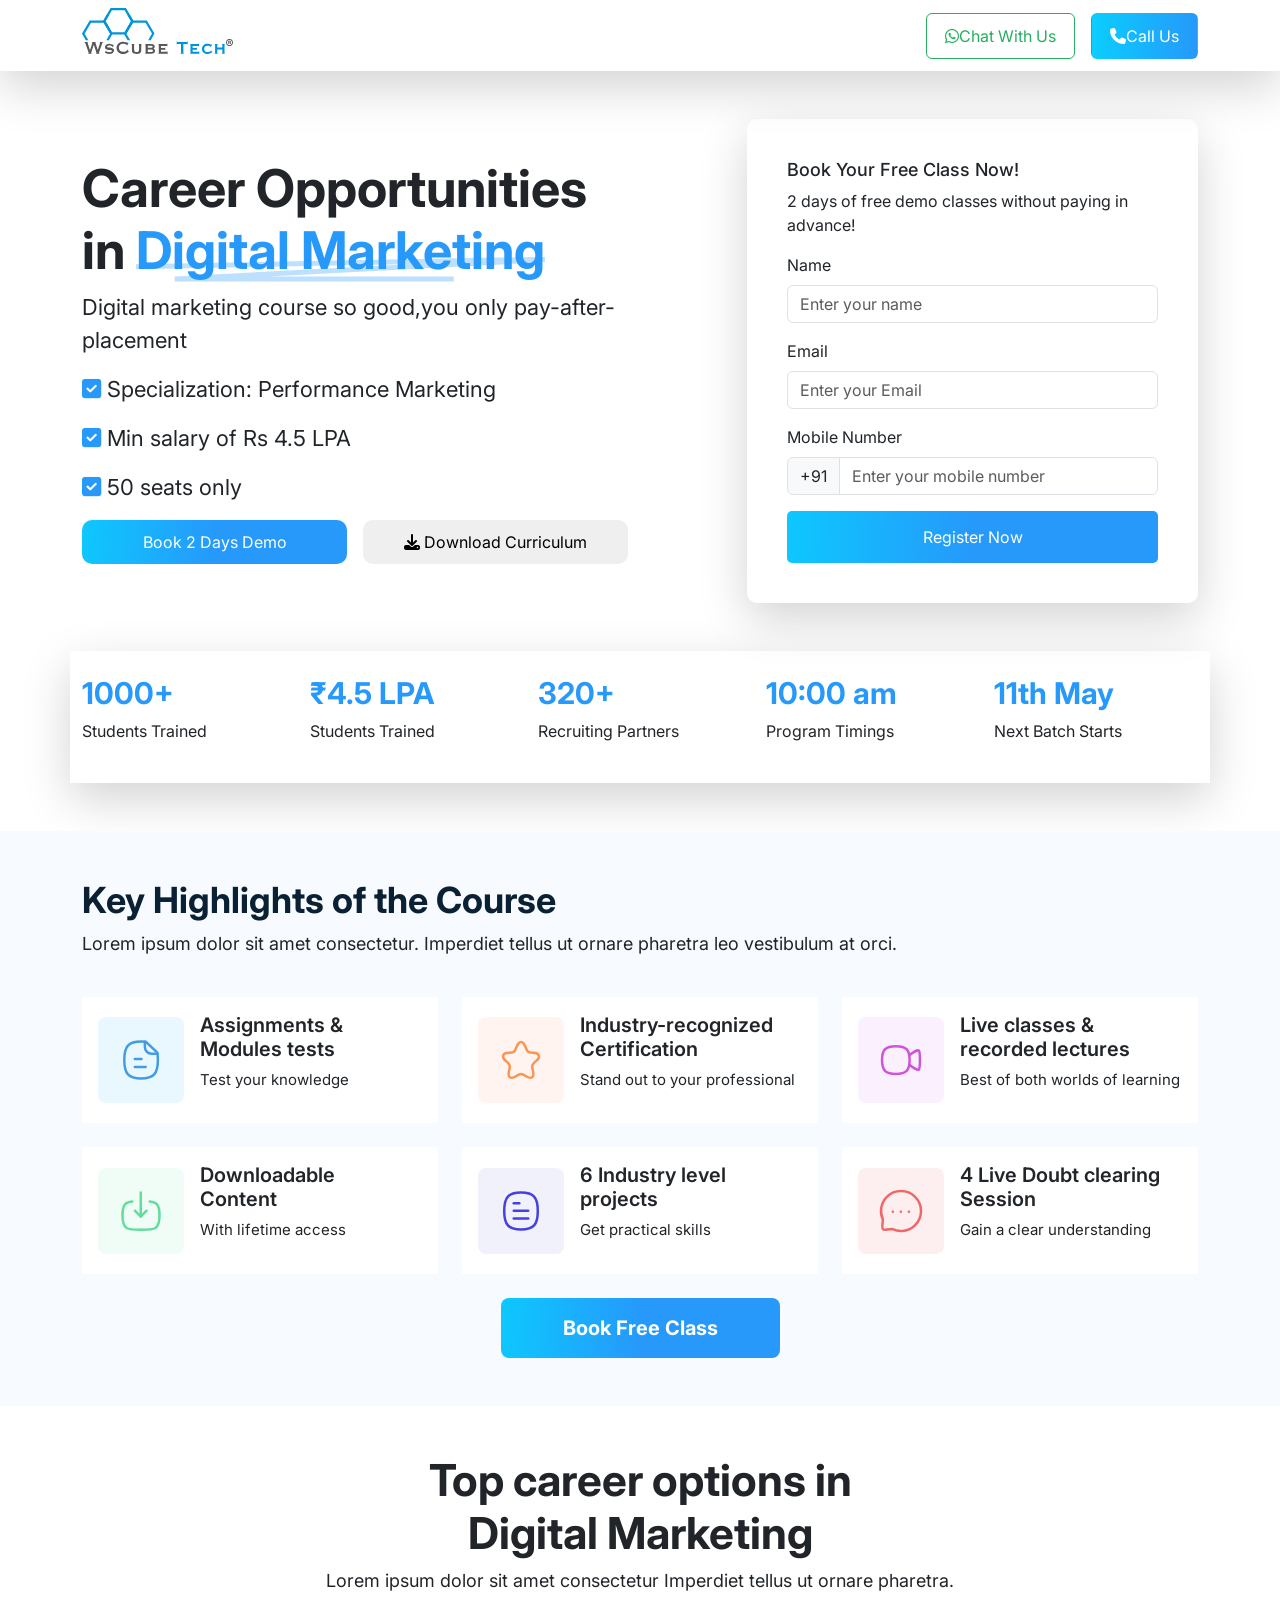
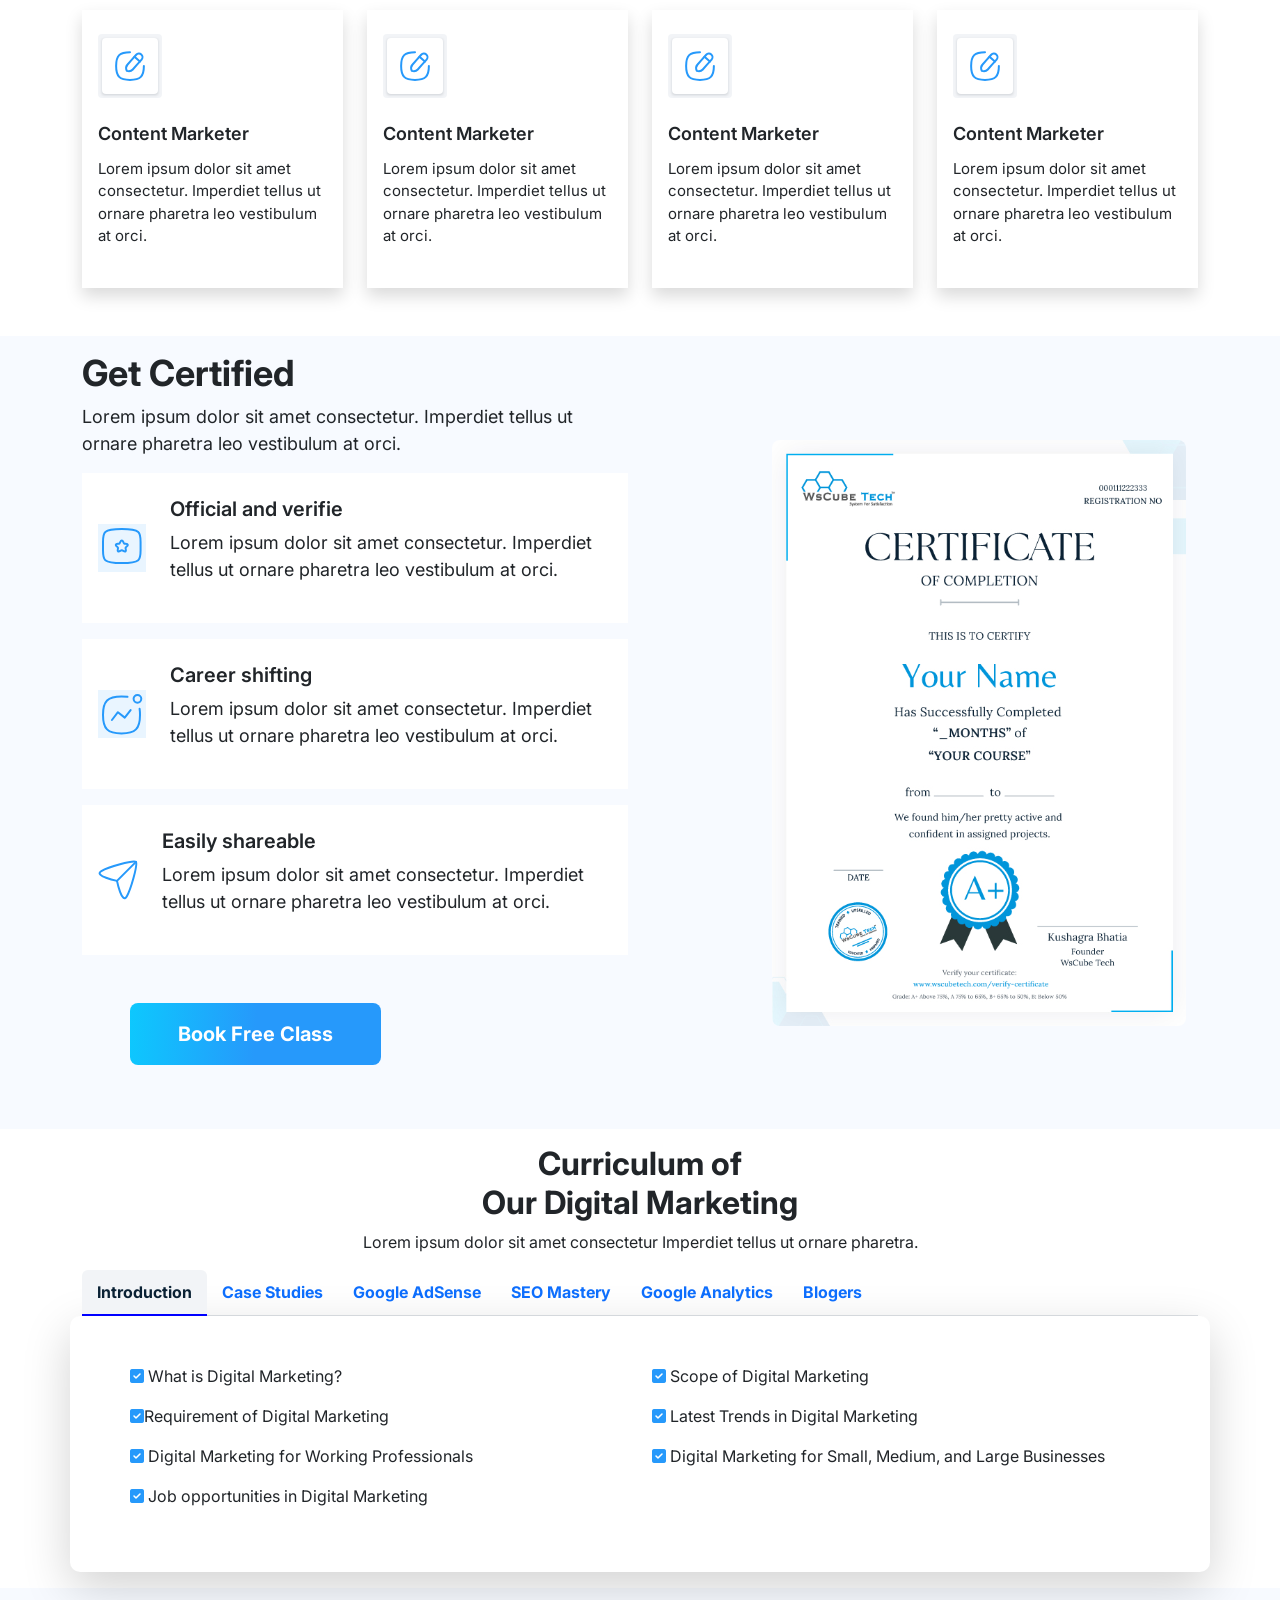
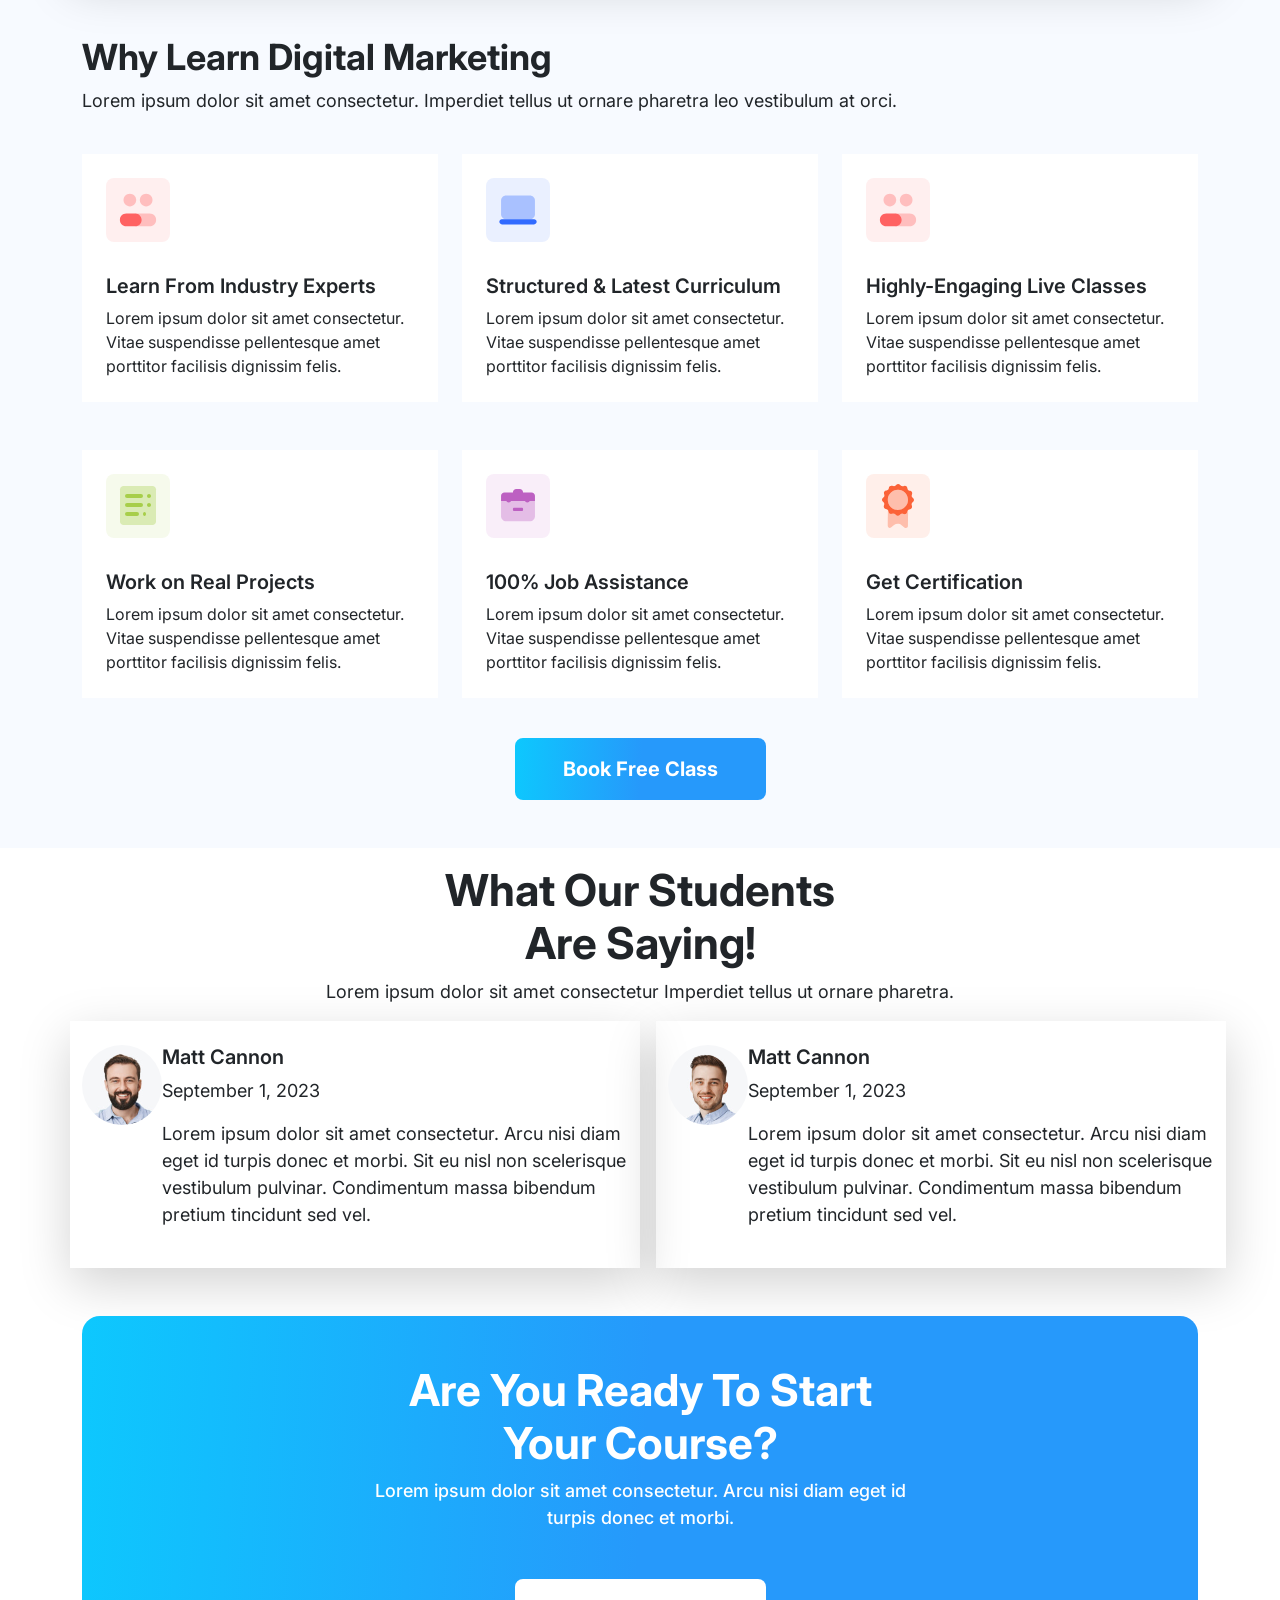
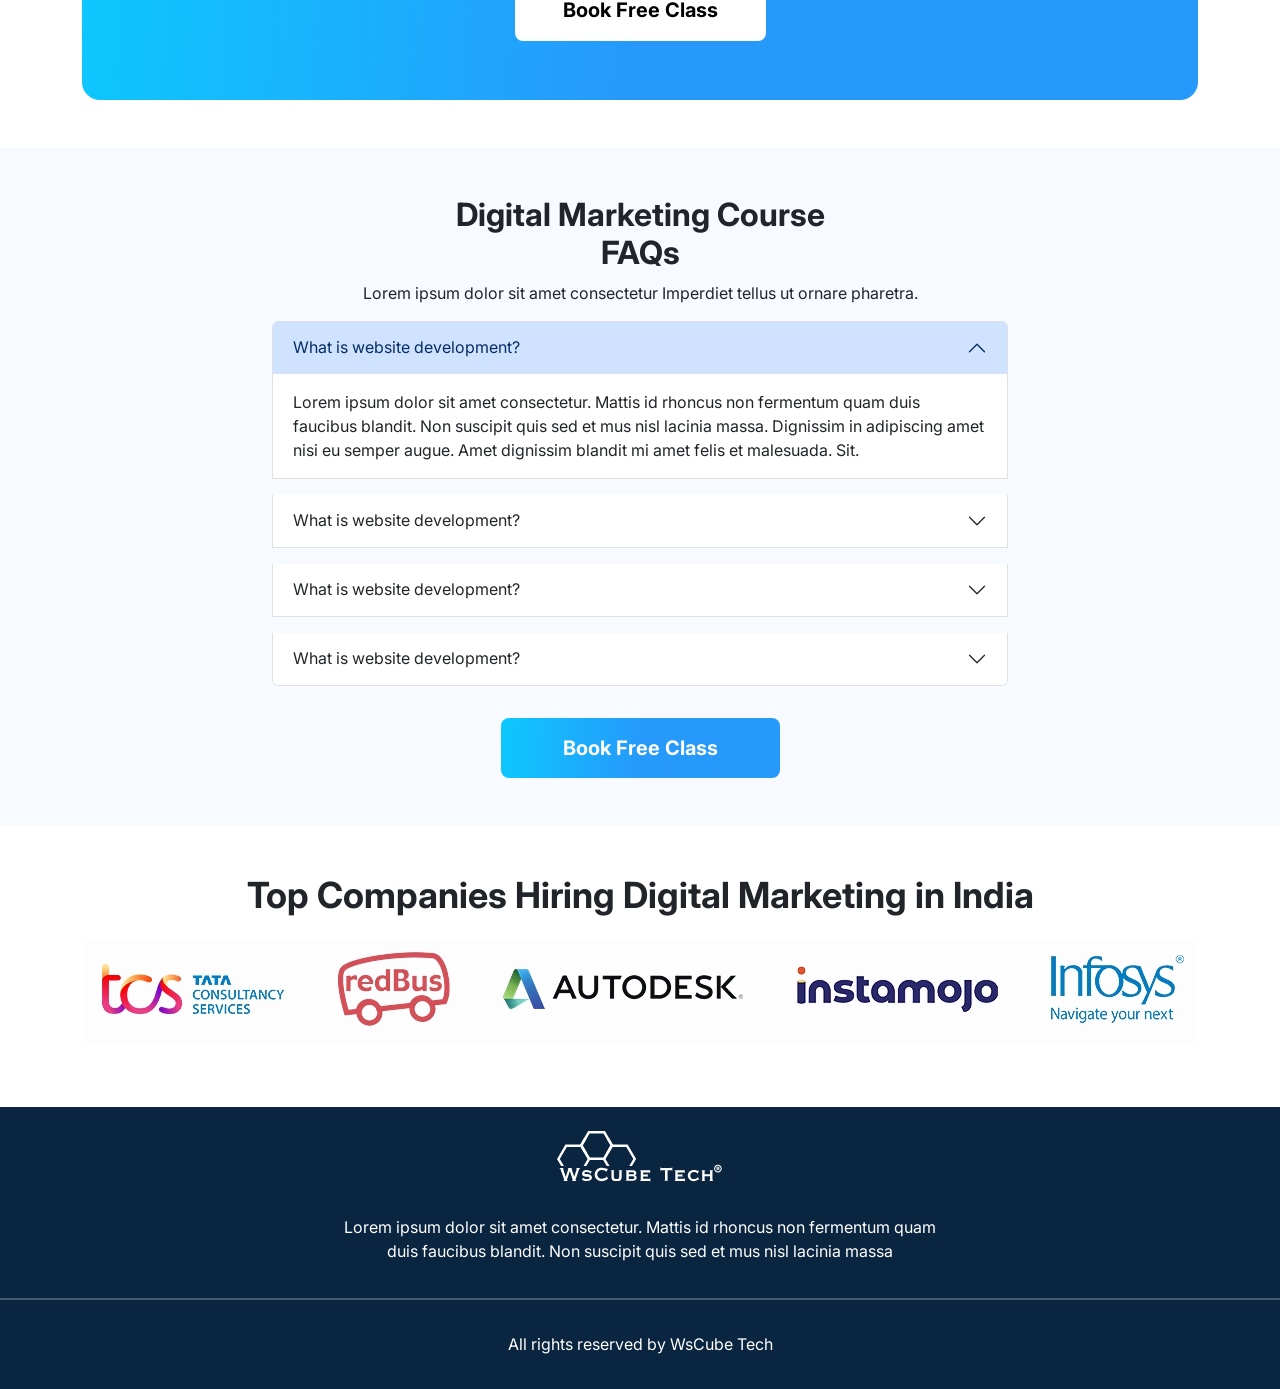
==== project.html @ 02e46e24 "Bootstrap project added" ====
<!DOCTYPE html>
<html lang="en">
<head>
    <meta charset="UTF-8">
    <meta name="viewport" content="width=device-width, initial-scale=1.0">
    <title>WsCubeTech</title>
    <link rel="stylesheet" href="	https://cdn.jsdelivr.net/npm/bootstrap@5.3.3/dist/css/bootstrap.min.css">
    <link rel="stylesheet" href="style.css">
    <link rel="stylesheet" href="media.css">
    <link href="https://fonts.googleapis.com/css2?family=Inter:ital,opsz,wght@0,14..32,100..900;1,14..32,100..900&family=Roboto:ital,wght@0,100..900;1,100..900&display=swap" rel="stylesheet">
    <link rel="stylesheet" href="https://cdnjs.cloudflare.com/ajax/libs/font-awesome/6.7.2/css/all.min.css">
</head>
<body>
    <div class="modal fade" id="exampleModal">
        <div class="modal-dialog">
          <div class="modal-content">
            <div class="modal-header">
              <h1 class="modal-title fs-5" id="exampleModalLabel">Modal title</h1>
              <button type="button" class="btn-close" data-bs-dismiss="modal" aria-label="Close"></button>
            </div>
            <div class="modal-body">
              <form action="" class="bannerform p-3">
                <h3>Book Your Free Class Now!</h3>
                <p>2 days of free demo classes without
                    paying in advance!</p>
                    <div class="mb-3">
                        <label class="form-label" for="name">Name</label>
                        <input class="form-control" type="text" id="name" placeholder="Enter your name">
                    </div>
                    <div class="mb-3">
                        <label class="form-label" for="Email">Email</label>
                        <input class="form-control" type="text" id="name" placeholder="Enter your Email">
                    </div>
                    <div class="mb-3">
                        <label class="form-label" for="Email">Mobile Number</label>
                        <div class="input-group">
                        <span class="input-group-text" id="basic-addon1">+91</span>
                        <input class="form-control" type="text" id="name" placeholder="Enter your mobile number">
                    </div>
                </div>
                <div class="mt-3">
                    <button>Register Now</button>
                </div>
            </form>
            </div>
          </div>
        </div>
      </div>
      <div class="modal fade" id="bookdemo">
        <div class="modal-dialog">
          <div class="modal-content">
            <div class="modal-header">
              <h1 class="modal-title fs-5" id="exampleModalLabel">Modal title</h1>
              <button type="button" class="btn-close" data-bs-dismiss="modal" aria-label="Close"></button>
            </div>
            <div class="modal-body">
              ...<form action="" class="bannerform p-3">
                <h3>Book Your Free Class Now!</h3>
                <p>2 days of free demo classes without
                    paying in advance!</p>
                    <div class="mb-3">
                        <label class="form-label" for="name">Name</label>
                        <input class="form-control" type="text" id="name" placeholder="Enter your name">
                    </div>
                    <div class="mb-3">
                        <label class="form-label" for="Email">Mobile Number</label>
                        <div class="input-group">
                        <span class="input-group-text" id="basic-addon1">+91</span>
                        <input class="form-control" type="text" id="name" placeholder="Enter your mobile number">
                    </div>
                </div>
                <div class="mt-3">
                    <button>Register Now</button>
                </div>
            </form>
            </div>
          </div>
        </div>
      </div>
<header class="container-fluid bg-white py-2 shadow-lg position-sticky top-0">
    <div class="container">
        <div class="row align-items-center">
            <div class="col-lg-6 col-12 text-lg-start text-center mb-0 pb-0">
                <img src="images/logo_black 1.svg" alt="">
            </div>
            <div class="col-lg-6">
                <div class="btn-outer d-flex gap-3 justify-content-end">
                    <button class="btn whatsappbtn"><i class="fa-brands fa-whatsapp"></i>Chat With Us</button>
                    <button class="btn call"><i class="fa-solid fa-phone"></i>Call Us</button>
                </div>
            </div>
        </div>
    </div>
</header>
<section class="container-fluid  py-lg-5 py-sm-4 py-3">

    <div class="container">
        <div class="row justify-content-between gy-4 align-items-center">
            <div class="col-lg-6">
                <div class="bannercontent">
                    <h1>Career Opportunities <br> in <span>Digital Marketing</span></h1>
                    <p>Digital marketing course so good,you only pay-after-placement</p>
                    <ul class="m-0 p-0">
                        <li class="mb-3"><i class="fa-solid fa-square-check"></i> Specialization: Performance Marketing</li>
                        <li class="mb-3"><i class="fa-solid fa-square-check"></i> Min salary of Rs 4.5 LPA</li>
                        <li class="mb-3"><i class="fa-solid fa-square-check"></i> 50 seats only</li>
                    </ul>
                    <div class="bannercontentbtn d-flex gap-3">
                        <button data-bs-toggle="modal" data-bs-target="#bookdemo">Book 2 Days Demo</button>
                        <button data-bs-toggle="modal"data-bs-target="#exampleModal" ><i class="fa-solid fa-download"></i> Download Curriculum</button>
                    </div>
            </div>
            </div>
            <div class="col-lg-5">
                <form action="" class="bannerform shadow-lg">
                    <h3>Book Your Free Class Now!</h3>
                    <p>2 days of free demo classes without
                        paying in advance!</p>
                        <div class="mb-3">
                            <label class="form-label" for="name">Name</label>
                            <input class="form-control" type="text" id="name" placeholder="Enter your name">
                        </div>
                        <div class="mb-3">
                            <label class="form-label" for="Email">Email</label>
                            <input class="form-control" type="text" id="name" placeholder="Enter your Email">
                        </div>
                        <div class="mb-3">
                            <label class="form-label" for="Email">Mobile Number</label>
                            <div class="input-group">
                            <span class="input-group-text" id="basic-addon1">+91</span>
                            <input class="form-control" type="text" id="name" placeholder="Enter your mobile number">
                        </div>
                    </div>
                    <div class="mt-3">
                        <button>Register Now</button>
                    </div>
                </form>
               
            </div>
        </div>
    </div>
<div class="container shadow-lg mt-5  currentsection">
    <div class=" row row-cols-lg-5 row-cols-2 py-4">
        <div class="col">
            <h2>1000+</h2>
            <p>Students Trained</p>
        </div>
        <div class="col">
            <h2>₹4.5 LPA</h2>
            <p>Students Trained</p>
        </div>
        <div class="col">
            <h2>320+</h2>
            <p>Recruiting Partners</p>
        </div>
        <div class="col">
            <h2>10:00 am</h2>
            <p>Program Timings</p>
        </div>
        <div class="col">
            <h2>11th May</h2>
            <p>Next Batch Starts </p>
        </div>
    </div>

</div> 
</section>
<section class="container-fluid py-5 highlights-section">
    <div class="container">
        <div class="row mb-4">
            <div class="col-12">
                <h2>Key Highlights of the Course</h2>
                <p>Lorem ipsum dolor sit amet consectetur. Imperdiet tellus ut ornare pharetra leo vestibulum at orci.</p>
            </div>
        </div>
        <div class="row gy-4">
            <div class="col-lg-4 col-sm-6 col-12">
                <div class="bg-white p-3 d-flex align-items-center gap-3 highlights-items">
                    <img src="images/h1.svg" alt="">
                    <div>
                    <h4>Assignments &  <br>Modules tests</h4>
                    <p>Test your knowledge</p>
                </div>
                </div>
            </div>
            <div class="col-lg-4 col-sm-6 col-12">
                <div class="bg-white p-3 d-flex align-items-center gap-3 highlights-items">
                    <img src="images/h2.svg" alt="">
                    <div>
                    <h4>Industry-recognized <br>Certification</h4>
                    <p>Stand out to your professional</p>
                </div>
                </div>
            </div>
            <div class="col-lg-4 col-sm-6 col-12">
                <div class="bg-white p-3 d-flex align-items-center gap-3 highlights-items">
                    <img src="images/h3.svg" alt="">
                    <div>
                    <h4>Live classes & <br>recorded lectures</h4>
                    <p>Best of both worlds of learning</p>
                </div>
                </div>
            </div>
            <div class="col-lg-4 col-sm-6 col-12">
                <div class="bg-white p-3 d-flex align-items-center gap-3 highlights-items">
                    <img src="images/h4.svg" alt="">
                    <div>
                    <h4>Downloadable <br>Content</h4>
                    <p>With lifetime access</p>
                </div>
                </div>
            </div>
            <div class="col-lg-4 col-sm-6 col-12">
                <div class="bg-white p-3 d-flex align-items-center gap-3 highlights-items">
                    <img src="images/h5.svg" alt="">
                    <div>
                    <h4>6 Industry level <br> projects</h4>
                    <p>Get practical skills</p>
                </div>
                </div>
            </div>
            <div class="col-lg-4 col-sm-6 col-12">
                <div class="bg-white p-3 d-flex align-items-center gap-3 highlights-items">
                    <img src="images/h6.svg" alt="">
                    <div>
                    <h4>4 Live Doubt clearing <br>Session</h4>
                    <p>Gain a clear understanding</p>
                </div>
                </div>
            </div>
        </div>
        <div class="text-center mt-4">
            <button class="keybtn">Book Free Class</button>
        </div>
    </div>
</section>
<section class="container-fluid py-5 career">
    <div class="container">
        <div class="row justify-content-center">
            <div class="col-lg-8">
                <h2 class="text-center">Top career options in <br>Digital Marketing</h2>
                <p class="mb-3 text-center">Lorem ipsum dolor sit amet consectetur Imperdiet tellus ut ornare pharetra.</p>
            </div>
        </div>
        <div class="row d-flex gy-4">
            <div class="col-lg-3">
                <div class="bg-white py-4 careeritem shadow p-3">
                    <img src="images/p1.svg" alt="">
                    <div>
                        <h5>Content Marketer</h5>
                        <p>Lorem ipsum dolor sit amet consectetur. Imperdiet tellus ut ornare pharetra leo vestibulum at orci.</p>
                    </div>
                </div>
            </div>
            <div class="col-lg-3">
                <div class="bg-white py-4 careeritem shadow p-3">
                    <img src="images/p1.svg" alt="">
                    <div>
                        <h5>Content Marketer</h5>
                        <p>Lorem ipsum dolor sit amet consectetur. Imperdiet tellus ut ornare pharetra leo vestibulum at orci.</p>
                    </div>
                </div>
            </div>
            <div class="col-lg-3">
                <div class="bg-white py-4 careeritem shadow p-3">
                    <img src="images/p1.svg" alt="">
                    <div>
                        <h5>Content Marketer</h5>
                        <p>Lorem ipsum dolor sit amet consectetur. Imperdiet tellus ut ornare pharetra leo vestibulum at orci.</p>
                    </div>
                </div>
            </div>
            <div class="col-lg-3">
                <div class="bg-white py-4 careeritem shadow p-3">
                    <img src="images/p1.svg" alt="">
                    <div>
                        <h5>Content Marketer</h5>
                        <p>Lorem ipsum dolor sit amet consectetur. Imperdiet tellus ut ornare pharetra leo vestibulum at orci.</p>
                    </div>
                </div>
            </div>
        </div>
        
    </div>
</section>
<section class="container-fluid certificate">
    <div class="container">  
    <div class="row align-items-center">
        <div class="col-lg-6 col-12 py-3 ">
            <h2>Get Certified</h2>
            <p>Lorem ipsum dolor sit amet consectetur. Imperdiet tellus ut ornare pharetra leo vestibulum at orci.</p>
           
                <div class=" mb-3 bg-white p-3 d-flex gap-3 highlights-items">
                <img src="images/c1.svg" alt="">
                <div class="p-2">
                <h4>Official and verifie</h4>
                <p>Lorem ipsum dolor sit amet consectetur. Imperdiet tellus ut ornare pharetra leo vestibulum at orci.</p>
            </div>
            </div>
            <div class=" mb-3 bg-white p-3 d-flex gap-3 highlights-items">
                <img src="images/c2.svg" alt="">
                <div class="p-2">
                <h4>Career shifting</h4>
                <p>Lorem ipsum dolor sit amet consectetur. Imperdiet tellus ut ornare pharetra leo vestibulum at orci.</p>
            </div>
            </div>
            <div class="bg-white p-3 d-flex gap-3 highlights-items">
                <img src="images/c3.svg" alt="">
                <div class="p-2">
                <h4>Easily shareable</h4>
                <p>Lorem ipsum dolor sit amet consectetur. Imperdiet tellus ut ornare pharetra leo vestibulum at orci.</p>
            </div>
            </div>

        <div class=" m-5">
            <button class="btnc">Book Free Class</button>
        </div>

        </div>
            <div class=" p-4 col-lg-6 col-12 d-flex justify-content-lg-end justify-content-center">
                <img class="img-fluid"  src="images/image.svg" alt="">
            </div>
    </div>
    </div>
</section>
<section class="container-fluid py-3 tabtopic">
    <div class="container">
        <div class="row justify-content-center">
            <div class="col-lg-8 text-center">
                <h2 class="fw-bold">Curriculum of <br>
                    Our Digital Marketing</h2>
                    <p>Lorem ipsum dolor sit amet consectetur Imperdiet tellus ut ornare pharetra.</p>
            </div>
        </div>
        <div class="row">
            <div class="col-12 tabmysystem">
                <ul class="nav nav-tabs" id="myTab" role="tablist">
                    <li class="nav-item" role="presentation">
                      <button class="nav-link active" id="home-tab" data-bs-toggle="tab" data-bs-target="#Introduction" type="button" role="tab" aria-controls="home-tab-pane" aria-selected="true">Introduction</button>
                    </li>
                    <li class="nav-item" role="presentation">
                      <button class="nav-link" id="profile-tab" data-bs-toggle="tab" data-bs-target="#Case-Studies" type="button" role="tab" aria-controls="profile-tab-pane" aria-selected="false">Case Studies</button>
                    </li>
                    <li class="nav-item" role="presentation">
                      <button class="nav-link" id="contact-tab" data-bs-toggle="tab" data-bs-target="#Google-AdSense" type="button" role="tab" aria-controls="contact-tab-pane" aria-selected="false">Google AdSense</button>
                    </li>
                    <li class="nav-item" role="presentation">
                        <button class="nav-link" id="contact-tab" data-bs-toggle="tab" data-bs-target="#SEO-Mastery" type="button" role="tab" aria-controls="contact-tab-pane" aria-selected="false">SEO Mastery</button>
                      </li>
                      <li class="nav-item" role="presentation">
                        <button class="nav-link" id="contact-tab" data-bs-toggle="tab" data-bs-target="#Google-Analytics" type="button" role="tab" aria-controls="contact-tab-pane" aria-selected="false">Google Analytics</button>
                      </li>
                      <li class="nav-item" role="presentation">
                        <button class="nav-link" id="contact-tab" data-bs-toggle="tab" data-bs-target="#Blogers" type="button" role="tab" aria-controls="contact-tab-pane" aria-selected="false">Blogers</button>
                      </li>

                  </ul>
                  <div class="tab-content" id="myTabContent">
                    <div class="tab-pane fade show active" id="Introduction" role="tabpanel" aria-labelledby="home-tab" tabindex="0">
                        <div class="row shadow-lg p-5 tabcontents">
                            <div class="col-lg-6">
                                <ul class="m-0 p-0">
                                    <li class="mb-3"><i class="fa-solid fa-square-check"></i> What is Digital Marketing?</li>
                                    <li class="mb-3"><i class="fa-solid fa-square-check"></i>Requirement of Digital Marketing</li>
                                    <li class="mb-3"><i class="fa-solid fa-square-check"></i> Digital Marketing for Working Professionals</li>
                                    <li class="mb-3"><i class="fa-solid fa-square-check"></i> Job opportunities in Digital Marketing</li>
                                </ul>
                            </div>

                            <div class="col-lg-6">
                                <ul class="m-0 p-0">
                                    <li class="mb-3"><i class="fa-solid fa-square-check"></i> Scope of Digital Marketing</li>
                                    <li class="mb-3"><i class="fa-solid fa-square-check"></i> Latest Trends in Digital Marketing</li>
                                    <li class="mb-3"><i class="fa-solid fa-square-check"></i> Digital Marketing for Small, Medium, and Large Businesses</li>
                                </ul>
                            </div>
                        </div>
                    </div>
                  </div>
            </div>
        </div>
    </div>
</section>
<section class="container-fluid digital-market py-5">
    <div class="container">
        <div class="row">
            <div class="col-12">
                <h2>Why Learn Digital Marketing</h2>
                <p>Lorem ipsum dolor sit amet consectetur. Imperdiet tellus ut ornare pharetra leo vestibulum at orci.</p>
            </div>
        </div>
        <div class="row ">
            <div class="col-lg-4 col-lg-sm-6 col-12 py-4">
                <div class="bg-white p-2 digital-market-items">
                    <img class="m-3" src="images/d1.svg" alt="">
                    <div class=" m-3">
                        <h5 >Learn From Industry Experts</h5>
                        <p>Lorem ipsum dolor sit amet consectetur. Vitae suspendisse pellentesque amet porttitor facilisis dignissim felis.</p>
                    </div>
                </div>
            </div>
            <div class="col-lg-4 col-lg-sm-6 col-12 py-4">
                <div class="bg-white p-2 digital-market-items">
                    <img class="m-3" src="images/d2.svg" alt="">
                    <div class="m-3">
                        <h5 >Structured & Latest Curriculum</h5>
                        <p>Lorem ipsum dolor sit amet consectetur. Vitae suspendisse pellentesque amet porttitor facilisis dignissim felis.</p>
                    </div>
                </div>
            </div>
            <div class="col-lg-4 col-lg-sm-6 col-12 py-4">
                <div class="bg-white p-2 digital-market-items">
                    <img class="m-3" src="images/d1.svg" alt="">
                    <div class="m-3">
                        <h5 >Highly-Engaging Live Classes</h5>
                        <p>Lorem ipsum dolor sit amet consectetur. Vitae suspendisse pellentesque amet porttitor facilisis dignissim felis.</p>
                    </div>
                </div>
            </div>
            <div class="col-lg-4 col-lg-sm-6 col-12 py-4">
                <div class="bg-white p-2 digital-market-items">
                    <img class="m-3" src="images/d4.svg" alt="">
                    <div class="m-3">
                        <h5 >Work on Real Projects</h5>
                        <p>Lorem ipsum dolor sit amet consectetur. Vitae suspendisse pellentesque amet porttitor facilisis dignissim felis.</p>
                    </div>
                </div>
            </div>
            <div class="col-lg-4 col-lg-sm-6 col-12 py-4">
                <div class="bg-white p-2 digital-market-items">
                    <img class="m-3" src="images/d5.svg" alt="">
                    <div class="m-3">
                        <h5 >100% Job Assistance</h5>
                        <p>Lorem ipsum dolor sit amet consectetur. Vitae suspendisse pellentesque amet porttitor facilisis dignissim felis.</p>
                    </div>
                </div>
            </div>
            <div class="col-lg-4 col-lg-sm-6 col-12 py-4">
                <div class="bg-white p-2 digital-market-items">
                    <img class="m-3" src="images/d6.svg" alt="">
                    <div class="m-3">
                        <h5 >Get Certification</h5>
                        <p>Lorem ipsum dolor sit amet consectetur. Vitae suspendisse pellentesque amet porttitor facilisis dignissim felis.</p>
                    </div>
                </div>
            </div>
            <div class="mt-3 d-flex justify-content-center">
                <button class="btnd">Book Free Class</button>
            </div>
        </div>
    </div>
</section>
<section class="container-fluid students">
    <div class="container">
        <div class="row">
            <div class="col-12 mt-3 ">
                <h1 class="text-center">What Our Students <br>Are Saying!</h1>
                <p class="text-center">Lorem ipsum dolor sit amet consectetur Imperdiet tellus ut ornare pharetra.</p>
            </div>
        </div>
        <div class="row  students-items d-flex  gap-3 justify-content-between">
            <div class="col-lg-6 col-12  py-4 d-flex   shadow-lg">
                <div>
                    <img src="images/s1.svg" alt="">
                    </div>
                    <div>
                <h5>Matt Cannon</h5>
                <p>September 1, 2023</p>
                <div>
                    <p>Lorem ipsum dolor sit amet consectetur. Arcu nisi diam eget id turpis donec et morbi. Sit eu nisl non scelerisque vestibulum pulvinar. Condimentum massa bibendum pretium tincidunt sed vel.</p>
                </div>
        </div>
            </div>
            <div class="col-lg-6 col-12  py-4 d-flex  shadow-lg">
                <div>
                    <img src="images/s3.svg" alt="">
                    </div>
                    <div>
                <h5>Matt Cannon</h5>
                <p>September 1, 2023</p>
                <div>
                    <p>Lorem ipsum dolor sit amet consectetur. Arcu nisi diam eget id turpis donec et morbi. Sit eu nisl non scelerisque vestibulum pulvinar. Condimentum massa bibendum pretium tincidunt sed vel.</p>
                </div>
        </div>
            </div>
            </div>
            <div class="row">
                <div class="col-12 ">
                    <div class="students-button  my-5">
                        <h2 class="text-center pt-5">Are You Ready To Start <br> Your Course?</h2>
                        <p class="text-center ">Lorem ipsum dolor sit amet consectetur. Arcu nisi diam eget id <br>turpis donec et morbi.</p>
                        <div class=" mt-5 text-center">
                            <button class="btns">Book Free Class</button>
                        </div>
                    </div>
                </div>
            </div>
    </div>
</section>
<section class="container-fluid py-5 accordiontopic">
    <div class="container">
        <div class="row justify-content-center">
            <div class="col-lg-8">
                <h2 class="text-center fw-bold">Digital Marketing Course <br> FAQs</h2>
                <p class="text-center">Lorem ipsum dolor sit amet consectetur Imperdiet tellus ut ornare pharetra.</p>
                <div class="accordion">
                    <div class="accordion-item mb-3">
                        <h2 class="accordion-header">
                            <button class="accordion-button" type="button" data-bs-toggle="collapse" data-bs-target="#faq1">
                                What is website development?
                            </button>
                          </h2>
                          <div id="faq1" class="accordion-collapse collapse-show">
                            <div class="accordion-body">
                                Lorem ipsum dolor sit amet consectetur. Mattis id rhoncus non fermentum quam duis faucibus blandit. Non suscipit quis sed et mus nisl lacinia massa. Dignissim in adipiscing amet nisi eu semper augue. Amet dignissim blandit mi amet felis et malesuada. Sit.
                            </div>
                          </div>
                    </div>
                    <div class="accordion-item mb-3">
                        <h2 class="accordion-header">
                            <button class="accordion-button collapsed" type="button" data-bs-toggle="collapse" data-bs-target="#faq2">
                                What is website development?
                            </button>
                          </h2>
                          <div id="faq2" class="accordion-collapse collapse">
                            <div class="accordion-body">
                                Lorem ipsum dolor sit amet consectetur. Mattis id rhoncus non fermentum quam duis faucibus blandit. Non suscipit quis sed et mus nisl lacinia massa. Dignissim in adipiscing amet nisi eu semper augue. Amet dignissim blandit mi amet felis et malesuada. Sit.
                            </div>
                          </div>
                    </div>
                    <div class="accordion-item mb-3">
                        <h2 class="accordion-header">
                            <button class="accordion-button collapsed" type="button" data-bs-toggle="collapse" data-bs-target="#faq3">
                                What is website development?
                            </button>
                          </h2>
                          <div id="faq3" class="accordion-collapse collapse">
                            <div class="accordion-body">
                                Lorem ipsum dolor sit amet consectetur. Mattis id rhoncus non fermentum quam duis faucibus blandit. Non suscipit quis sed et mus nisl lacinia massa. Dignissim in adipiscing amet nisi eu semper augue. Amet dignissim blandit mi amet felis et malesuada. Sit.
                            </div>
                          </div>
                    </div>
                    <div class="accordion-item mb-3">
                        <h2 class="accordion-header">
                            <button class="accordion-button collapsed" type="button" data-bs-toggle="collapse" data-bs-target="#faq4">
                                What is website development?
                            </button>
                          </h2>
                          <div id="faq4" class="accordion-collapse collapse">
                            <div class="accordion-body">
                                Lorem ipsum dolor sit amet consectetur. Mattis id rhoncus non fermentum quam duis faucibus blandit. Non suscipit quis sed et mus nisl lacinia massa. Dignissim in adipiscing amet nisi eu semper augue. Amet dignissim blandit mi amet felis et malesuada. Sit.
                            </div>
                          </div>
                        
                    </div>
                  
                </div>
            </div>
        </div>
        <div class="text-center">
            <button class="btn1 mt-3">Book Free Class</button>
        </div>
    </div>
</section>
<section class="container-fluid py-5 footer">
    <div class="container">
        <div class="row">
            <div class="col-12">
                <h2 class="text-center">Top Companies Hiring Digital Marketing in India</h2>
            </div>
        </div>
        <div class="row justify-content-center">
            <div class="col-6 col-md-8 col-lg-12 text-center">
                <img class="my-3 img-fluid" src="images/footer.svg" alt="Footer Image">
            </div>
        </div>
    </div>
</section>
        <div class="footer-item">
            <div class="d-flex justify-content-center py-4">
                <div class="col-lg-12 col-md-8 col-6 text-center">
            <img class="img-fluid" src="images/f.svg" alt="">
        </div>
        </div>
        <p class="text-center">Lorem ipsum dolor sit amet consectetur. Mattis id rhoncus non fermentum quam <br> duis faucibus blandit. Non suscipit quis sed et mus nisl lacinia massa</p>
        <hr>
        <p class="para pt-3 text-center">All rights reserved by WsCube Tech</p>
        </div>
    <script src="	https://cdn.jsdelivr.net/npm/bootstrap@5.3.3/dist/js/bootstrap.bundle.min.js"></script>
</body>
</html>
---- style.css ----
*{
    font-family: "Inter", serif;
 }
 .whatsappbtn{
    border: 1px solid #27AE60;
    padding: 10px 18px;
    color: #27AE60;
    font-size: 16px;
 }
 .whatsappbtn i{
    color: #27AE60;
 }
 .whatsappbtn:hover{
    border: 1px solid #27AE60;
 }
 .call{
    color: white;
    padding: 10px 18px;
    background: linear-gradient(to right, #0ACEFE, #2699FB);

 }
 .bannercontent h1{
    font-size: 52px;
    font-weight: 700;
 }
 .bannercontent h1 span{
    color: #2699FB;
    background: url("images/image1.svg") bottom no-repeat;
 }
 .bannercontent p{
    font-size: 22px;
 }
 .bannercontent ul {
    list-style: none;
 }
 .bannercontent ul li{
    font-size: 22px;
 }
 .bannercontent ul li i{
    color: #2699FB;
 }

 .bannercontentbtn button{
    width: 50%;
    padding: 10px 0;
    border-radius: 10px;
    border: none;
 }
 .bannercontent button:first-child{
    color: white;
    background: linear-gradient(93.77deg, #0ACEFE -6.36%, #2699FB 50.16%);

 }
.bannerform{
    padding: 40px;
    border-radius: 10px;
}
.bannerform h3{
    font-size: 18px;
}
.bannerform button{
    background: linear-gradient(93.77deg, #0ACEFE -6.36%, #2699FB 50.16%);
    width: 100%;
    padding: 14px 0;
    border: none;
    border-radius: 5px;
    color: white;
}

.currentsection h2{
color: #2699FB;
font-weight: 700;
font-size: 30px;
}
.highlights-section{
    background-color:#F7FAFF;
}
.highlights-section h2{
    color: #0A2134;
    font-size: 36px;
    font-weight: 700;
}
.highlights-section p{
    font-size: 18px;
}
.highlights-items h4{
    font-weight: 600;
    font-size: 20px;
}
.highlights-items  p{
    font-weight: 400;
    font-size: 15px;
}
.btn1{
    color: white;
    background: linear-gradient(93.77deg, #0ACEFE -6.36%, #2699FB 50.16%);
    padding: 15px 10px;
    width: 25%;
    border: none;
    border-radius: 8px;
    font-size: 20px;
    font-weight: 700;
}
.accordiontopic{
    background-color: #F7FAFF;
}
.keybtn{
    background: linear-gradient(93.77deg, #0ACEFE -6.36%, #2699FB 50.16%);
    color: white;
    padding: 15px 10px;
    width: 25%;
    border: none;
    border-radius: 8px;
    font-size: 20px;
    font-weight: 700;
}
.career h2{
    font-size: 44px;
    font-weight: 700;
}
.career p{
    font-size: 18px;
    font-weight: 400;
}
.careeritem h5{
font-size: 18px;
font-weight: 600;
}
.careeritem p{
    font-size: 15px;
    font-weight: 400;
}
.careeritem img{
  padding-bottom: 25px;
}
.careeritem h5{
    padding-bottom: 5px;
}
.certificate{
   background-color: #F7FAFF;
}
.certificate h2{
    font-size: 36px;
    font-weight: 700;
}
.certificate p{
    font-size: 18px;
    font-weight: 400;
}
.certificate .btnc{
    background: linear-gradient(93.77deg, #0ACEFE -6.36%, #2699FB 50.16%);
border: none;
font-weight: 700;
font-size: 20px;
color: white;
padding: 16px 48px;
border-radius: 8px;
}
.digital-market{
    background-color: #F7FAFF;
}
.digital-market h2{
font-size: 36px;
font-weight: 700;
}
.digital-market p{
    font-size: 18px;
    font-weight: 400;
}
.digital-market-items h5{
    font-size: 20px;
    font-weight: 600;
}
.digital-market-items p{
    font-size: 16px;
    font-weight: 400;
}
.digital-market .btnd{
    background: linear-gradient(93.77deg, #0ACEFE -6.36%, #2699FB 50.16%);
border: none;
font-weight: 700;
font-size: 20px;
color: white;
padding: 16px 48px;
border-radius: 8px;
}
.students h1{
    font-size: 44px;
    font-weight: 700;
}
.students p{
    font-size: 18px;
    font-weight: 400;
}
.students-items h5{
    font-size: 20px;
    font-weight: 600;
}
.students p{
    font-size: 18px;
    font-weight: 400;
}
.students-items{
    display: flex;
    flex-wrap: nowrap;
}
.students-button{
    background: linear-gradient(93.77deg, #0ACEFE -6.36%, #2699FB 50.16%);
    width: 100%;
    height: 384px;
    border-radius: 18px;

}
.students-button h2{
font-size: 44px;
font-weight: 700;
color: white;
}
.students-button p{
    font-size: 18px;
    font-weight: 500;
    color: white;
    }
    .students-button .btns{
        background: #FFFFFF;
        padding: 16px 48px;
        border: none;
        border-radius: 8px;
        font-size: 20px;
        font-weight: 700;
    }
    .footer h2{
        font-size: 36px;
        font-weight: 700 ;
    }
    .footer-item{
        background: #0A2540;
        width: 100%;
        height: 282px;

    }
    .footer-item p{
        color: white;
        font-size: 16px;
        font-weight: 400;
    }
    .footer-item hr{
        border: 1px solid #FFFFFF;
        margin-top: 35px;
    }
    .footer-item .para{
        font-weight: 400;
        font-size: 16px;
    }
    .tabcontents ul{
        list-style: none;
    }
    .tab-content ul li i{
        color: #2699FB;
    }
/* Active tab ki styling */
.tabmysystem .nav-tabs .nav-link.active {
    background-color: #F2F4F7 !important;
    color: #0A2134 !important;
    border-bottom: 2px solid blue !important;
}

/* Tab links ke spacing aur border ko theek karne ke liye */
.tabmysystem .nav-tabs .nav-link {
    border: none !important; /* Default Bootstrap border ko remove karega */
    padding: 10px 15px;
    font-weight: bold;
    transition: all 0.3s ease-in-out;
}

/* Jab kisi tab pe hover kare to styling change ho */
.tabmysystem .nav-tabs .nav-link:hover {
    background-color: #EAECEF !important;
    color: #0A2134 !important;
}

/* Tab content ka styling */
.tabcontents {
    background-color: white;
    border-radius: 10px;
}
---- media.css ----
@media only screen and (min-width: 200px) and (max-width: 575px) {
    .btn-outer{
        position: fixed;
        bottom: 0;
        width: 100%;
        background-color: white;
        padding: 5px 0;
        left: 0;
        display: flex; 
        justify-content: center !important;
    }
    .watsappbtn,.call{
        
        font-size: 14px;
        padding: 7px 15px;

    }
    .students h1{
        font-size: 24px;
    }
    .bannercontent h1{
        font-size: 28px;
        font-weight: 700;
        text-align: center;
        line-height: 35px;
     }
    .bannercontent br{
        display: none;
    }
    .bannercontent p, .bannercontent ul li{
        font-size: 16px;
     }
     .bannercontentbtn{
        flex-direction: column;
     }
     .bannercontentbtn button{
        width: 100%;
     }
     .bannerform{
        padding: 20px;
    }
    .highlights-section h2{
        font-size: 20px;
    }
    .btn1{
        padding: 20px 5px;
        width: 40%;
        font-size: 12px;
    }
    .keybtn{
        padding: 20px 5px;
        width: 40%;
        font-size: 12px;
    }
    .career h2{
        font-size: 24px;
    }
    .career p{
        font-size: 18px;
    }
    .certificate .btnc{
        padding: 20px 5px;
        
        font-size: 12px;
    }
    .digital-market .btnd{
        padding: 20px 5px;
        width: 40%;
        font-size: 12px;
    }
    .students-items{
        display: flex;
        flex-wrap: wrap;
    }
    .students-button h2{
        font-size: 24px;
        font-weight: 600;
        }
        .students-button p{
            font-size: 12px;
            font-weight: 400;
            }
            .students-button .btns{
                padding: 20px 5px;
                font-size: 15px;
                font-weight: 600;
                
            }
            .students-button{
                background: linear-gradient(93.77deg, #0ACEFE -6.36%, #2699FB 50.16%);
                width: 100%;
                height: 350px;
            
            }
            .footer h2{
                font-size: 22px;
            }
            .footer-item p{
                font-size: 10px;
            }
            .footer-item{
                width: 100%;
                height: 282px;
                padding-bottom: 15px;
        
            }
            .digital-market h2{
                font-size: 24px;
                font-weight: 700;
                }
                .digital-market p{
                    font-size: 14px;
                    font-weight: 400;
                }
}
@media only screen and (min-width: 576px) and (max-width: 1000px){
.students-items{
display: flex;
flex-wrap: wrap;
}

}

@media (min-width: 1400px) {
    .container, .container-lg, .container-md, .container-sm, .container-xl, .container-xxl {
        max-width: 1170px;
    }
}
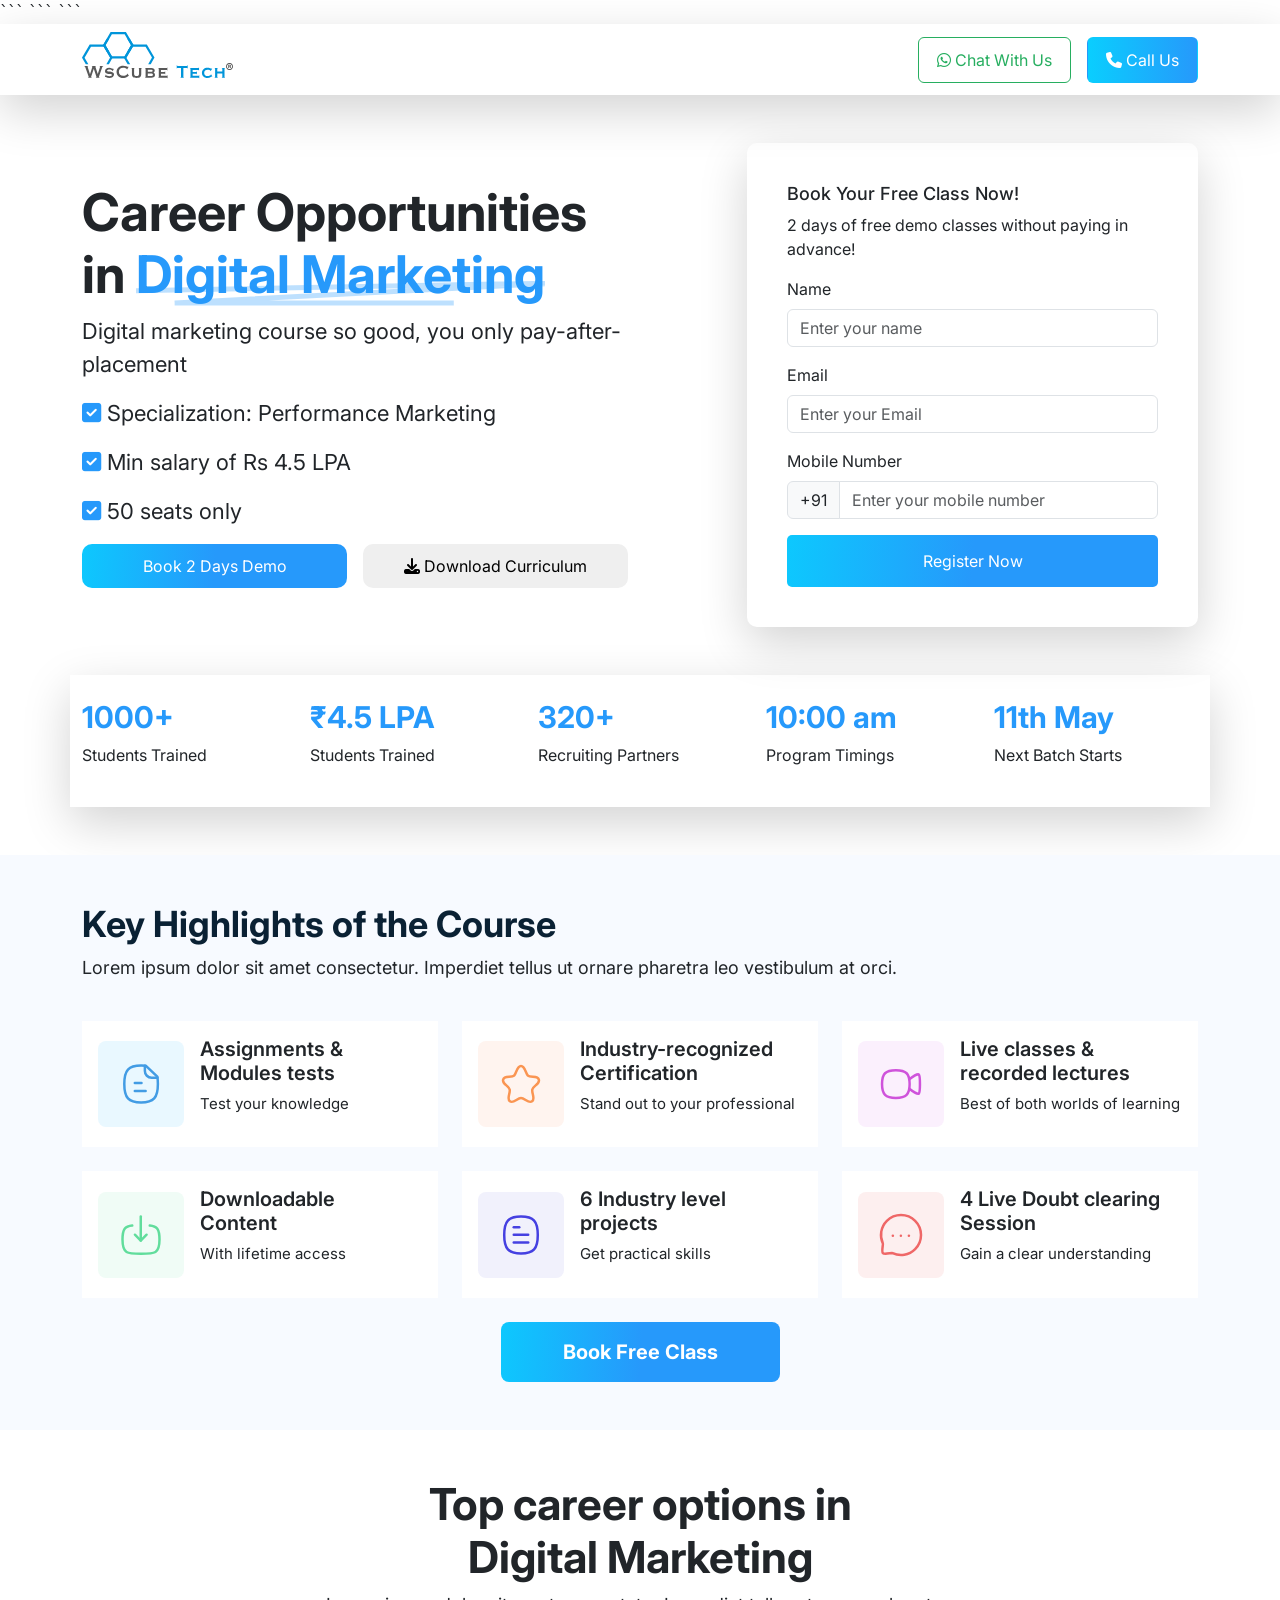
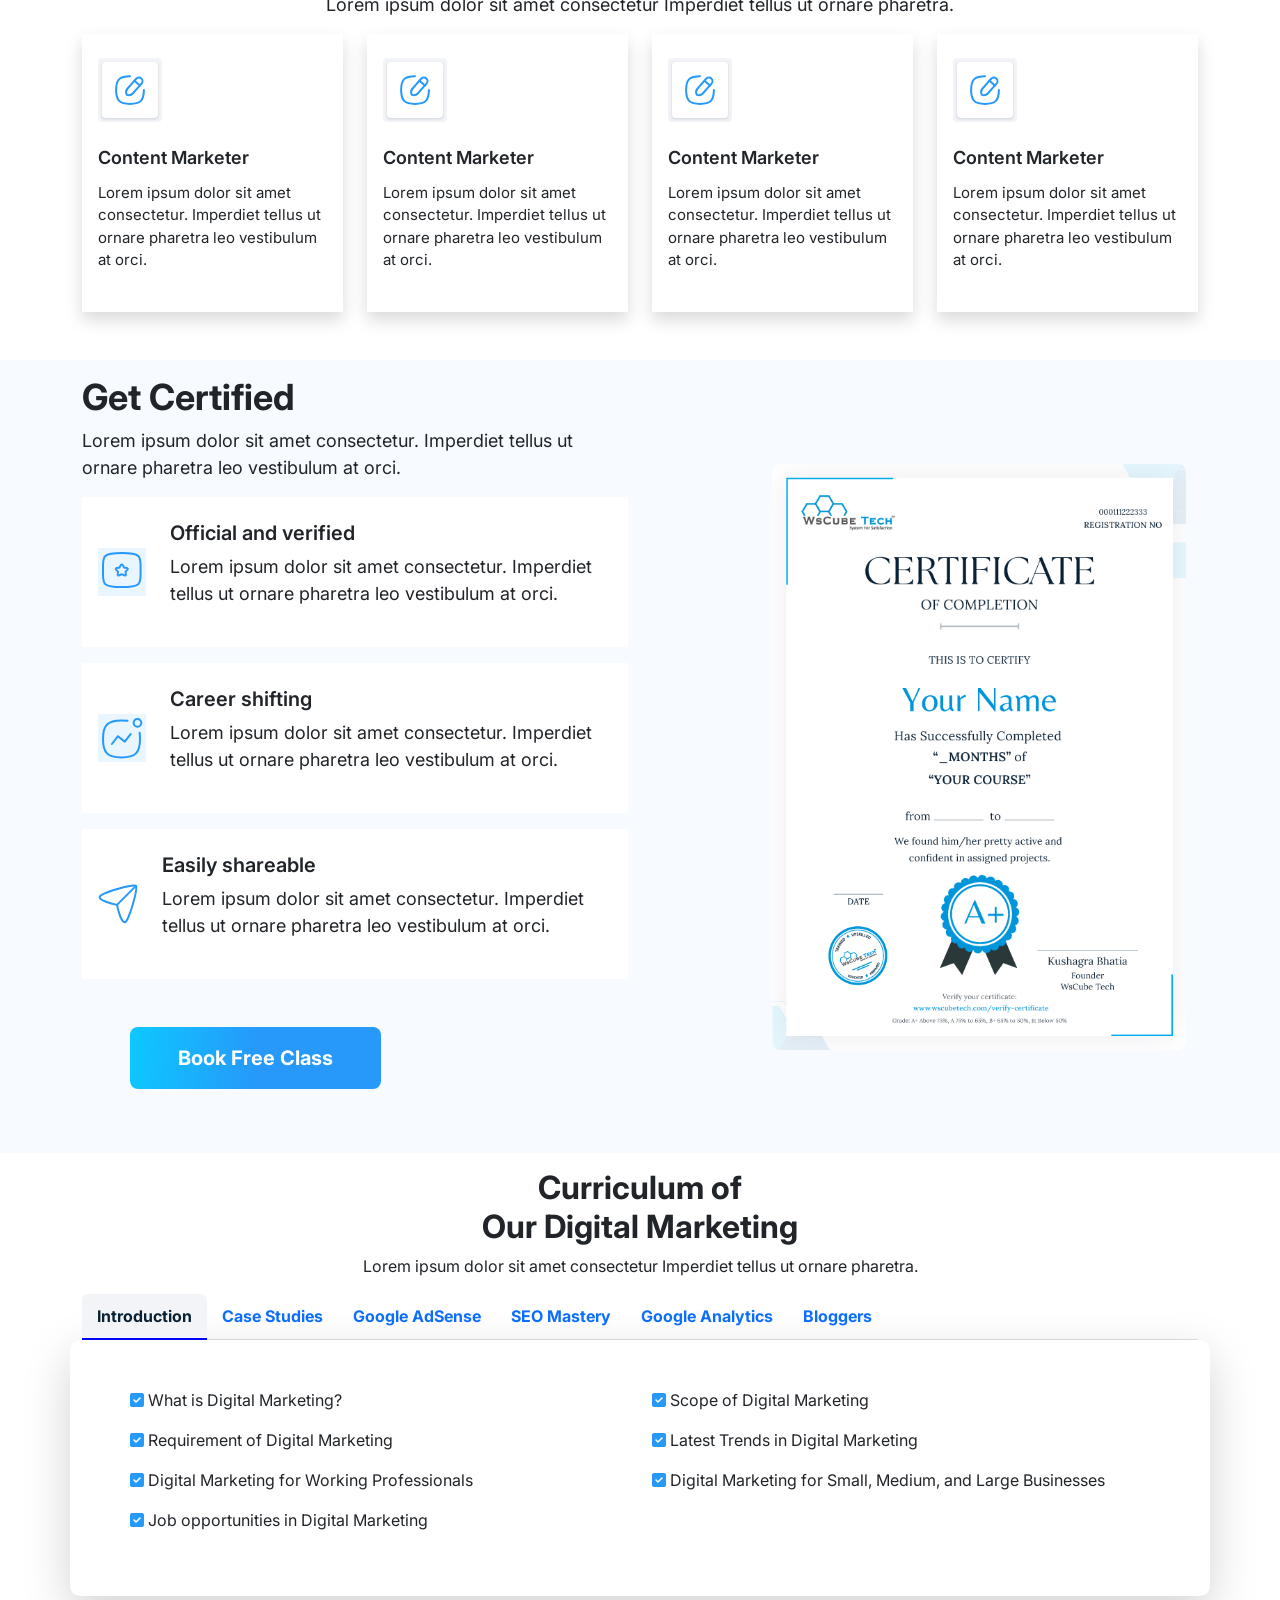
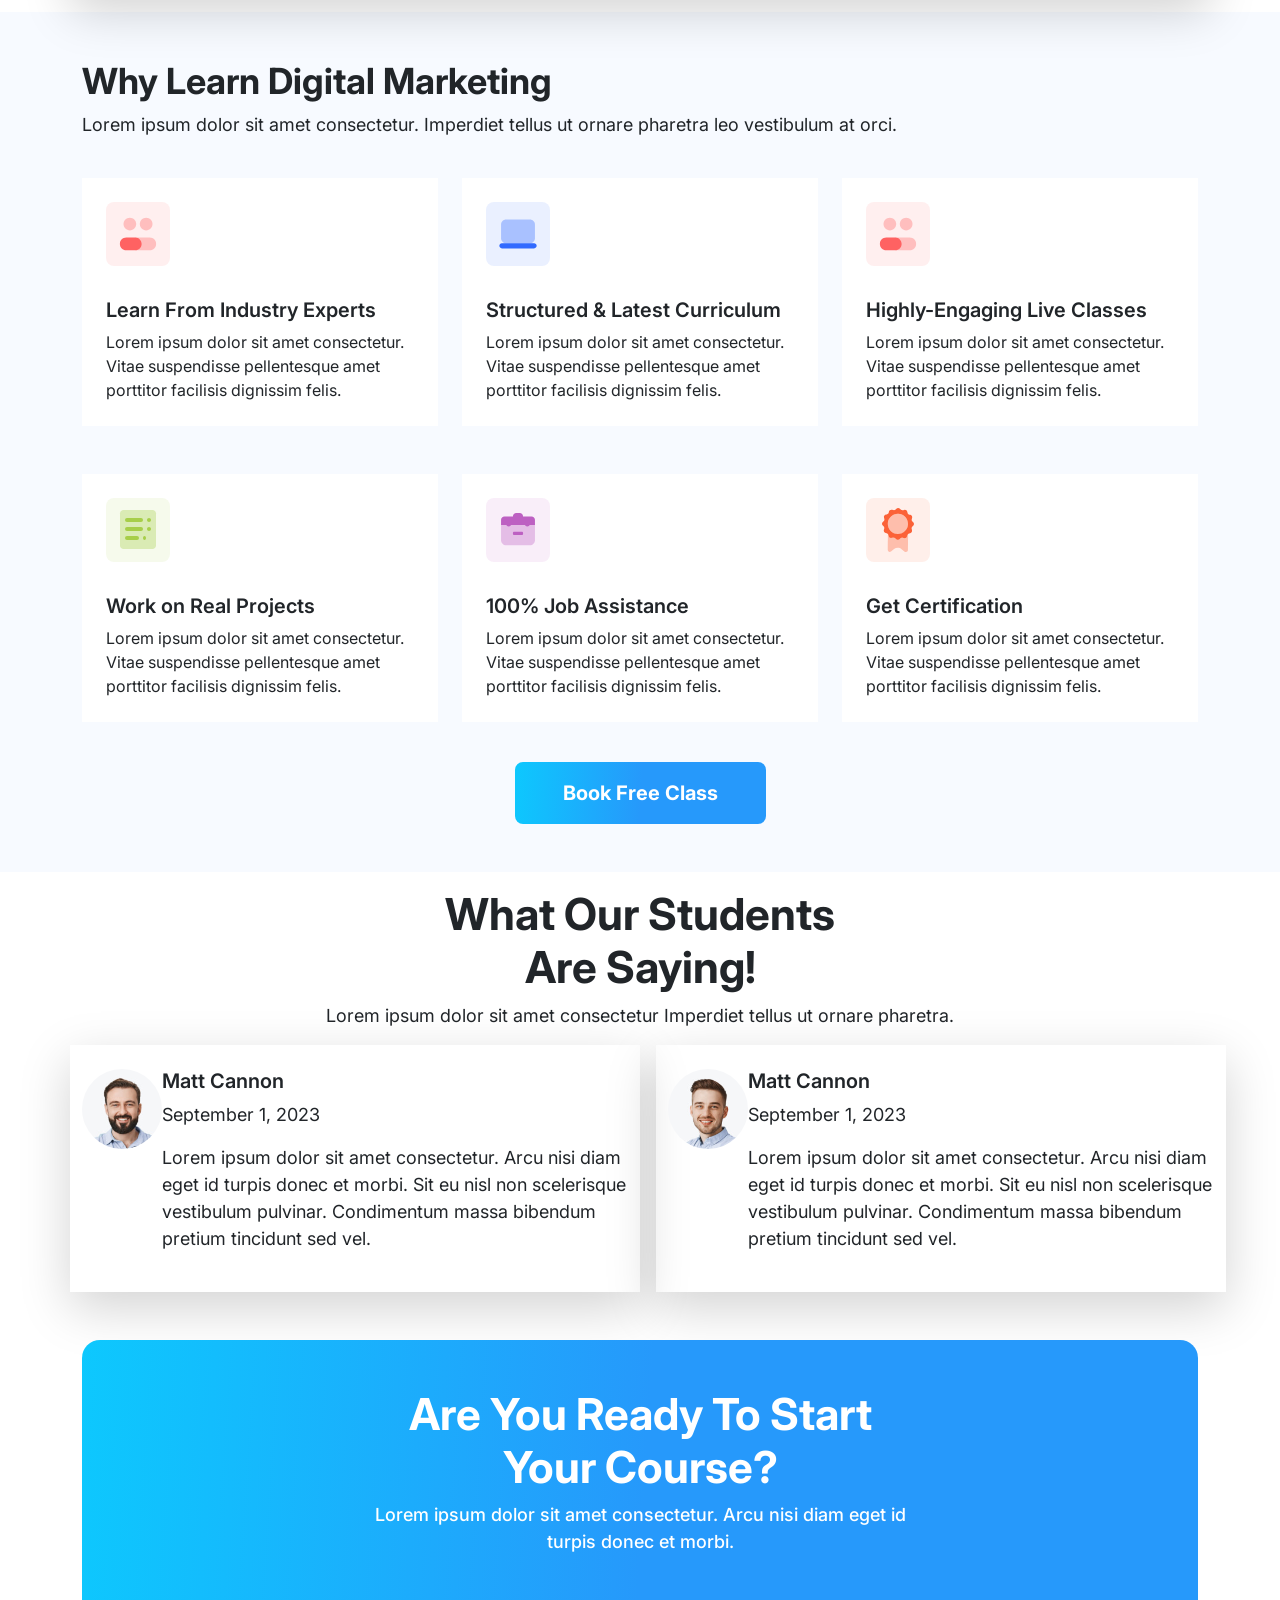
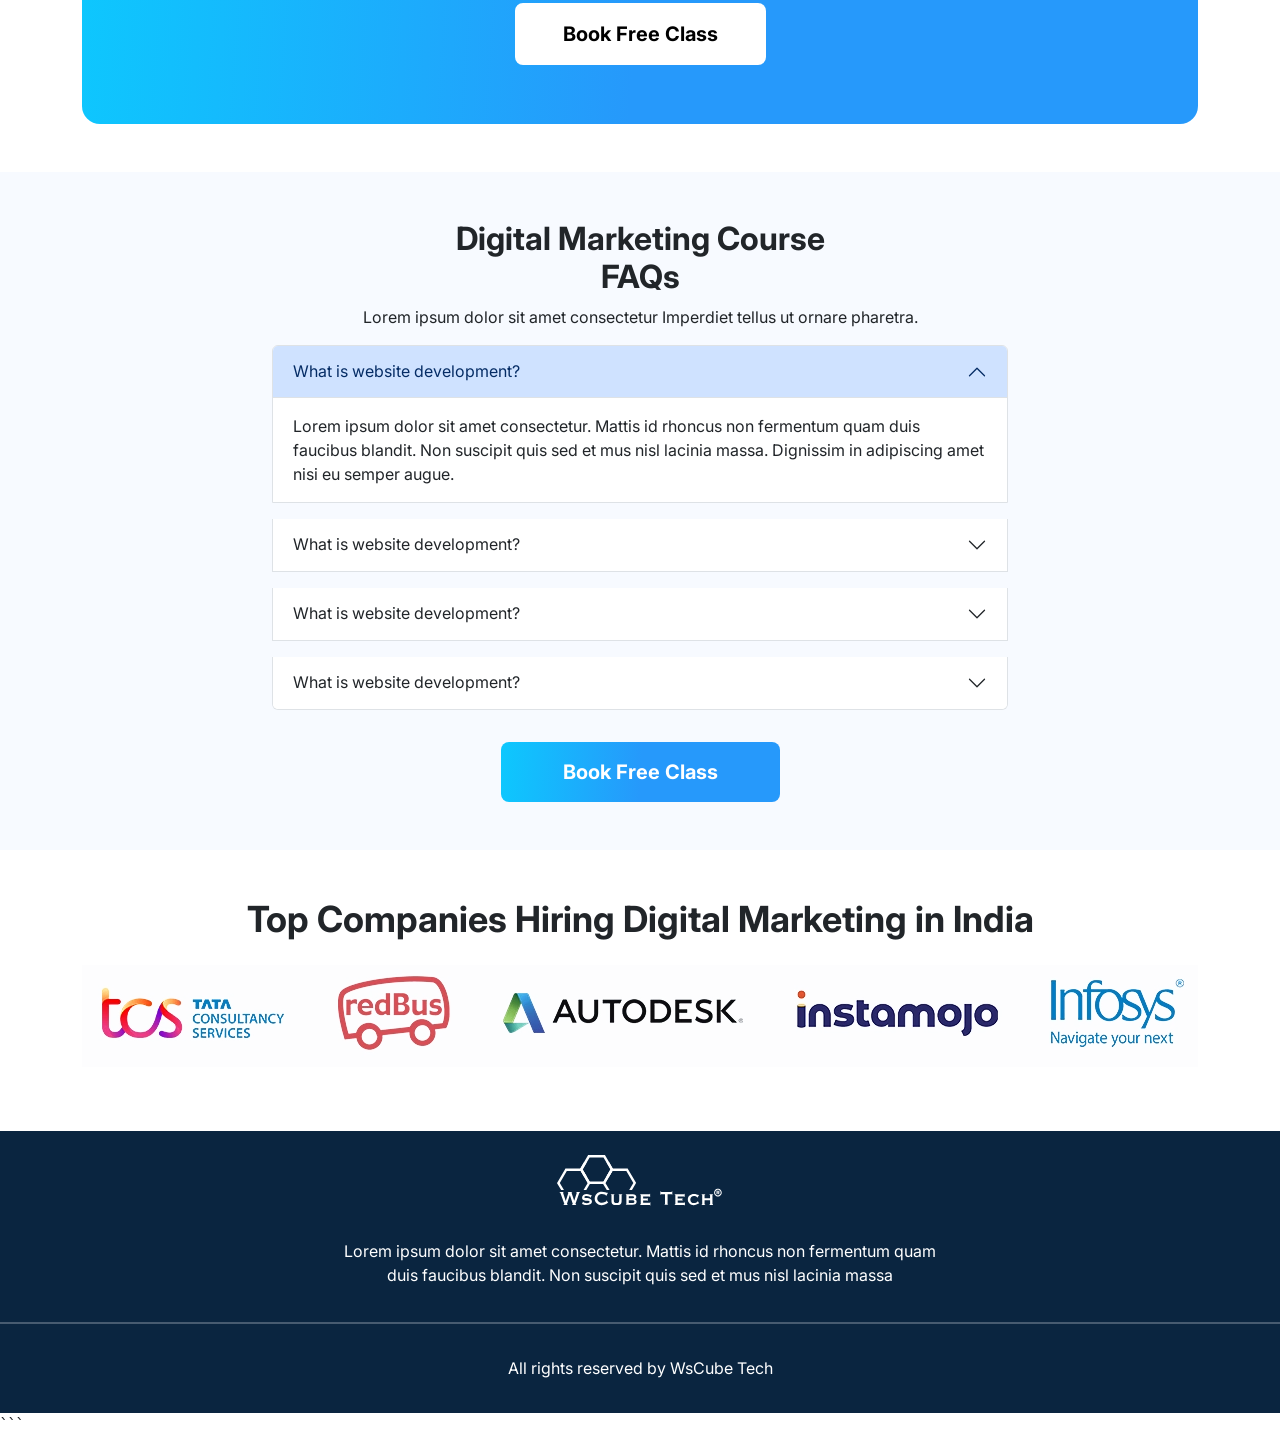
==== commit 8f7ee52e: "Updated HTML code" ====
--- a/project.html
+++ b/project.html
@@ -1,591 +1,2021 @@
 <!DOCTYPE html>
+
 <html lang="en">
+
 <head>
     <meta charset="UTF-8">
     <meta name="viewport" content="width=device-width, initial-scale=1.0">
-    <title>WsCubeTech</title>
-    <link rel="stylesheet" href="	https://cdn.jsdelivr.net/npm/bootstrap@5.3.3/dist/css/bootstrap.min.css">
-    <link rel="stylesheet" href="style.css">
-    <link rel="stylesheet" href="media.css">
-    <link href="https://fonts.googleapis.com/css2?family=Inter:ital,opsz,wght@0,14..32,100..900;1,14..32,100..900&family=Roboto:ital,wght@0,100..900;1,100..900&display=swap" rel="stylesheet">
-    <link rel="stylesheet" href="https://cdnjs.cloudflare.com/ajax/libs/font-awesome/6.7.2/css/all.min.css">
+
+```
+<title>WsCubeTech</title>
+
+<!-- Bootstrap CSS -->
+<link
+    rel="stylesheet"
+    href="https://cdn.jsdelivr.net/npm/bootstrap@5.3.3/dist/css/bootstrap.min.css"
+>
+
+<!-- Custom CSS -->
+<link rel="stylesheet" href="style.css">
+<link rel="stylesheet" href="media.css">
+
+<!-- Google Fonts -->
+<link
+    href="https://fonts.googleapis.com/css2?family=Inter:ital,opsz,wght@0,14..32,100..900;1,14..32,100..900&family=Roboto:ital,wght@0,100..900;1,100..900&display=swap"
+    rel="stylesheet"
+>
+
+<!-- Font Awesome -->
+<link
+    rel="stylesheet"
+    href="https://cdnjs.cloudflare.com/ajax/libs/font-awesome/6.7.2/css/all.min.css"
+>
+```
+
 </head>
+
 <body>
-    <div class="modal fade" id="exampleModal">
-        <div class="modal-dialog">
-          <div class="modal-content">
+
+```
+<!-- ==================== DOWNLOAD CURRICULUM MODAL ==================== -->
+
+<div class="modal fade" id="exampleModal">
+
+    <div class="modal-dialog">
+
+        <div class="modal-content">
+
             <div class="modal-header">
-              <h1 class="modal-title fs-5" id="exampleModalLabel">Modal title</h1>
-              <button type="button" class="btn-close" data-bs-dismiss="modal" aria-label="Close"></button>
-            </div>
+
+                <h1 class="modal-title fs-5">
+                    Download Curriculum
+                </h1>
+
+                <button
+                    type="button"
+                    class="btn-close"
+                    data-bs-dismiss="modal"
+                    aria-label="Close"
+                ></button>
+
+            </div>
+
             <div class="modal-body">
-              <form action="" class="bannerform p-3">
-                <h3>Book Your Free Class Now!</h3>
-                <p>2 days of free demo classes without
-                    paying in advance!</p>
+
+                <form action="" class="bannerform p-3">
+
+                    <h3>Book Your Free Class Now!</h3>
+
+                    <p>
+                        2 days of free demo classes without
+                        paying in advance!
+                    </p>
+
+                    <!-- Name -->
                     <div class="mb-3">
-                        <label class="form-label" for="name">Name</label>
-                        <input class="form-control" type="text" id="name" placeholder="Enter your name">
-                    </div>
+
+                        <label
+                            class="form-label"
+                            for="modalName"
+                        >
+                            Name
+                        </label>
+
+                        <input
+                            class="form-control"
+                            type="text"
+                            id="modalName"
+                            placeholder="Enter your name"
+                        >
+
+                    </div>
+
+                    <!-- Email -->
                     <div class="mb-3">
-                        <label class="form-label" for="Email">Email</label>
-                        <input class="form-control" type="text" id="name" placeholder="Enter your Email">
-                    </div>
+
+                        <label
+                            class="form-label"
+                            for="modalEmail"
+                        >
+                            Email
+                        </label>
+
+                        <input
+                            class="form-control"
+                            type="email"
+                            id="modalEmail"
+                            placeholder="Enter your Email"
+                        >
+
+                    </div>
+
+                    <!-- Mobile Number -->
                     <div class="mb-3">
-                        <label class="form-label" for="Email">Mobile Number</label>
+
+                        <label
+                            class="form-label"
+                            for="modalMobile"
+                        >
+                            Mobile Number
+                        </label>
+
                         <div class="input-group">
-                        <span class="input-group-text" id="basic-addon1">+91</span>
-                        <input class="form-control" type="text" id="name" placeholder="Enter your mobile number">
-                    </div>
-                </div>
-                <div class="mt-3">
-                    <button>Register Now</button>
-                </div>
-            </form>
-            </div>
-          </div>
-        </div>
-      </div>
-      <div class="modal fade" id="bookdemo">
-        <div class="modal-dialog">
-          <div class="modal-content">
+
+                            <span class="input-group-text">
+                                +91
+                            </span>
+
+                            <input
+                                class="form-control"
+                                type="tel"
+                                id="modalMobile"
+                                placeholder="Enter your mobile number"
+                            >
+
+                        </div>
+
+                    </div>
+
+                    <div class="mt-3">
+
+                        <button type="submit">
+                            Register Now
+                        </button>
+
+                    </div>
+
+                </form>
+
+            </div>
+
+        </div>
+
+    </div>
+
+</div>
+
+
+<!-- ==================== BOOK DEMO MODAL ==================== -->
+
+<div class="modal fade" id="bookdemo">
+
+    <div class="modal-dialog">
+
+        <div class="modal-content">
+
             <div class="modal-header">
-              <h1 class="modal-title fs-5" id="exampleModalLabel">Modal title</h1>
-              <button type="button" class="btn-close" data-bs-dismiss="modal" aria-label="Close"></button>
-            </div>
+
+                <h1 class="modal-title fs-5">
+                    Book Free Class
+                </h1>
+
+                <button
+                    type="button"
+                    class="btn-close"
+                    data-bs-dismiss="modal"
+                    aria-label="Close"
+                ></button>
+
+            </div>
+
             <div class="modal-body">
-              ...<form action="" class="bannerform p-3">
-                <h3>Book Your Free Class Now!</h3>
-                <p>2 days of free demo classes without
-                    paying in advance!</p>
+
+                <form action="" class="bannerform p-3">
+
+                    <h3>Book Your Free Class Now!</h3>
+
+                    <p>
+                        2 days of free demo classes without
+                        paying in advance!
+                    </p>
+
+                    <!-- Name -->
                     <div class="mb-3">
-                        <label class="form-label" for="name">Name</label>
-                        <input class="form-control" type="text" id="name" placeholder="Enter your name">
-                    </div>
+
+                        <label
+                            class="form-label"
+                            for="demoName"
+                        >
+                            Name
+                        </label>
+
+                        <input
+                            class="form-control"
+                            type="text"
+                            id="demoName"
+                            placeholder="Enter your name"
+                        >
+
+                    </div>
+
+                    <!-- Mobile Number -->
                     <div class="mb-3">
-                        <label class="form-label" for="Email">Mobile Number</label>
+
+                        <label
+                            class="form-label"
+                            for="demoMobile"
+                        >
+                            Mobile Number
+                        </label>
+
                         <div class="input-group">
-                        <span class="input-group-text" id="basic-addon1">+91</span>
-                        <input class="form-control" type="text" id="name" placeholder="Enter your mobile number">
-                    </div>
-                </div>
-                <div class="mt-3">
-                    <button>Register Now</button>
-                </div>
-            </form>
-            </div>
-          </div>
-        </div>
-      </div>
-<header class="container-fluid bg-white py-2 shadow-lg position-sticky top-0">
+
+                            <span class="input-group-text">
+                                +91
+                            </span>
+
+                            <input
+                                class="form-control"
+                                type="tel"
+                                id="demoMobile"
+                                placeholder="Enter your mobile number"
+                            >
+
+                        </div>
+
+                    </div>
+
+                    <div class="mt-3">
+
+                        <button type="submit">
+                            Register Now
+                        </button>
+
+                    </div>
+
+                </form>
+
+            </div>
+
+        </div>
+
+    </div>
+
+</div>
+
+
+<!-- ==================== HEADER ==================== -->
+
+<header
+    class="container-fluid bg-white py-2 shadow-lg position-sticky top-0"
+>
+
     <div class="container">
+
         <div class="row align-items-center">
-            <div class="col-lg-6 col-12 text-lg-start text-center mb-0 pb-0">
-                <img src="images/logo_black 1.svg" alt="">
-            </div>
+
+            <!-- Logo -->
+            <div
+                class="col-lg-6 col-12 text-lg-start text-center"
+            >
+
+                <img
+                    src="images/logo_black 1.svg"
+                    alt="WsCubeTech Logo"
+                >
+
+            </div>
+
+            <!-- Header Buttons -->
             <div class="col-lg-6">
-                <div class="btn-outer d-flex gap-3 justify-content-end">
-                    <button class="btn whatsappbtn"><i class="fa-brands fa-whatsapp"></i>Chat With Us</button>
-                    <button class="btn call"><i class="fa-solid fa-phone"></i>Call Us</button>
-                </div>
-            </div>
-        </div>
+
+                <div
+                    class="btn-outer d-flex gap-3 justify-content-end"
+                >
+
+                    <button class="btn whatsappbtn">
+
+                        <i class="fa-brands fa-whatsapp"></i>
+
+                        Chat With Us
+
+                    </button>
+
+                    <button class="btn call">
+
+                        <i class="fa-solid fa-phone"></i>
+
+                        Call Us
+
+                    </button>
+
+                </div>
+
+            </div>
+
+        </div>
+
     </div>
+
 </header>
-<section class="container-fluid  py-lg-5 py-sm-4 py-3">
+
+
+<!-- ==================== BANNER SECTION ==================== -->
+
+<section class="container-fluid py-lg-5 py-sm-4 py-3">
 
     <div class="container">
-        <div class="row justify-content-between gy-4 align-items-center">
+
+        <div
+            class="row justify-content-between gy-4 align-items-center"
+        >
+
+            <!-- Banner Content -->
             <div class="col-lg-6">
+
                 <div class="bannercontent">
-                    <h1>Career Opportunities <br> in <span>Digital Marketing</span></h1>
-                    <p>Digital marketing course so good,you only pay-after-placement</p>
+
+                    <h1>
+                        Career Opportunities <br>
+                        in <span>Digital Marketing</span>
+                    </h1>
+
+                    <p>
+                        Digital marketing course so good,
+                        you only pay-after-placement
+                    </p>
+
                     <ul class="m-0 p-0">
-                        <li class="mb-3"><i class="fa-solid fa-square-check"></i> Specialization: Performance Marketing</li>
-                        <li class="mb-3"><i class="fa-solid fa-square-check"></i> Min salary of Rs 4.5 LPA</li>
-                        <li class="mb-3"><i class="fa-solid fa-square-check"></i> 50 seats only</li>
+
+                        <li class="mb-3">
+
+                            <i class="fa-solid fa-square-check"></i>
+
+                            Specialization: Performance Marketing
+
+                        </li>
+
+                        <li class="mb-3">
+
+                            <i class="fa-solid fa-square-check"></i>
+
+                            Min salary of Rs 4.5 LPA
+
+                        </li>
+
+                        <li class="mb-3">
+
+                            <i class="fa-solid fa-square-check"></i>
+
+                            50 seats only
+
+                        </li>
+
                     </ul>
+
+
+                    <!-- Banner Buttons -->
                     <div class="bannercontentbtn d-flex gap-3">
-                        <button data-bs-toggle="modal" data-bs-target="#bookdemo">Book 2 Days Demo</button>
-                        <button data-bs-toggle="modal"data-bs-target="#exampleModal" ><i class="fa-solid fa-download"></i> Download Curriculum</button>
-                    </div>
-            </div>
-            </div>
+
+                        <button
+                            data-bs-toggle="modal"
+                            data-bs-target="#bookdemo"
+                        >
+                            Book 2 Days Demo
+                        </button>
+
+                        <button
+                            data-bs-toggle="modal"
+                            data-bs-target="#exampleModal"
+                        >
+
+                            <i class="fa-solid fa-download"></i>
+
+                            Download Curriculum
+
+                        </button>
+
+                    </div>
+
+                </div>
+
+            </div>
+
+
+            <!-- Registration Form -->
             <div class="col-lg-5">
-                <form action="" class="bannerform shadow-lg">
-                    <h3>Book Your Free Class Now!</h3>
-                    <p>2 days of free demo classes without
-                        paying in advance!</p>
-                        <div class="mb-3">
-                            <label class="form-label" for="name">Name</label>
-                            <input class="form-control" type="text" id="name" placeholder="Enter your name">
+
+                <form
+                    action=""
+                    class="bannerform shadow-lg"
+                >
+
+                    <h3>
+                        Book Your Free Class Now!
+                    </h3>
+
+                    <p>
+                        2 days of free demo classes without
+                        paying in advance!
+                    </p>
+
+
+                    <!-- Name -->
+                    <div class="mb-3">
+
+                        <label
+                            class="form-label"
+                            for="name"
+                        >
+                            Name
+                        </label>
+
+                        <input
+                            class="form-control"
+                            type="text"
+                            id="name"
+                            placeholder="Enter your name"
+                        >
+
+                    </div>
+
+
+                    <!-- Email -->
+                    <div class="mb-3">
+
+                        <label
+                            class="form-label"
+                            for="email"
+                        >
+                            Email
+                        </label>
+
+                        <input
+                            class="form-control"
+                            type="email"
+                            id="email"
+                            placeholder="Enter your Email"
+                        >
+
+                    </div>
+
+
+                    <!-- Mobile Number -->
+                    <div class="mb-3">
+
+                        <label
+                            class="form-label"
+                            for="mobile"
+                        >
+                            Mobile Number
+                        </label>
+
+                        <div class="input-group">
+
+                            <span class="input-group-text">
+                                +91
+                            </span>
+
+                            <input
+                                class="form-control"
+                                type="tel"
+                                id="mobile"
+                                placeholder="Enter your mobile number"
+                            >
+
                         </div>
-                        <div class="mb-3">
-                            <label class="form-label" for="Email">Email</label>
-                            <input class="form-control" type="text" id="name" placeholder="Enter your Email">
+
+                    </div>
+
+
+                    <div class="mt-3">
+
+                        <button type="submit">
+                            Register Now
+                        </button>
+
+                    </div>
+
+                </form>
+
+            </div>
+
+        </div>
+
+    </div>
+
+
+    <!-- Statistics -->
+    <div
+        class="container shadow-lg mt-5 currentsection"
+    >
+
+        <div class="row row-cols-lg-5 row-cols-2 py-4">
+
+            <div class="col">
+
+                <h2>1000+</h2>
+
+                <p>Students Trained</p>
+
+            </div>
+
+            <div class="col">
+
+                <h2>₹4.5 LPA</h2>
+
+                <p>Students Trained</p>
+
+            </div>
+
+            <div class="col">
+
+                <h2>320+</h2>
+
+                <p>Recruiting Partners</p>
+
+            </div>
+
+            <div class="col">
+
+                <h2>10:00 am</h2>
+
+                <p>Program Timings</p>
+
+            </div>
+
+            <div class="col">
+
+                <h2>11th May</h2>
+
+                <p>Next Batch Starts</p>
+
+            </div>
+
+        </div>
+
+    </div>
+
+</section>
+
+
+<!-- ==================== HIGHLIGHTS SECTION ==================== -->
+
+<section
+    class="container-fluid py-5 highlights-section"
+>
+
+    <div class="container">
+
+        <div class="row mb-4">
+
+            <div class="col-12">
+
+                <h2>
+                    Key Highlights of the Course
+                </h2>
+
+                <p>
+                    Lorem ipsum dolor sit amet consectetur.
+                    Imperdiet tellus ut ornare pharetra leo
+                    vestibulum at orci.
+                </p>
+
+            </div>
+
+        </div>
+
+
+        <div class="row gy-4">
+
+            <!-- Highlight 1 -->
+            <div class="col-lg-4 col-sm-6 col-12">
+
+                <div
+                    class="bg-white p-3 d-flex align-items-center gap-3 highlights-items"
+                >
+
+                    <img
+                        src="images/h1.svg"
+                        alt=""
+                    >
+
+                    <div>
+
+                        <h4>
+                            Assignments & <br>
+                            Modules tests
+                        </h4>
+
+                        <p>
+                            Test your knowledge
+                        </p>
+
+                    </div>
+
+                </div>
+
+            </div>
+
+
+            <!-- Highlight 2 -->
+            <div class="col-lg-4 col-sm-6 col-12">
+
+                <div
+                    class="bg-white p-3 d-flex align-items-center gap-3 highlights-items"
+                >
+
+                    <img
+                        src="images/h2.svg"
+                        alt=""
+                    >
+
+                    <div>
+
+                        <h4>
+                            Industry-recognized <br>
+                            Certification
+                        </h4>
+
+                        <p>
+                            Stand out to your professional
+                        </p>
+
+                    </div>
+
+                </div>
+
+            </div>
+
+
+            <!-- Highlight 3 -->
+            <div class="col-lg-4 col-sm-6 col-12">
+
+                <div
+                    class="bg-white p-3 d-flex align-items-center gap-3 highlights-items"
+                >
+
+                    <img
+                        src="images/h3.svg"
+                        alt=""
+                    >
+
+                    <div>
+
+                        <h4>
+                            Live classes & <br>
+                            recorded lectures
+                        </h4>
+
+                        <p>
+                            Best of both worlds of learning
+                        </p>
+
+                    </div>
+
+                </div>
+
+            </div>
+
+
+            <!-- Highlight 4 -->
+            <div class="col-lg-4 col-sm-6 col-12">
+
+                <div
+                    class="bg-white p-3 d-flex align-items-center gap-3 highlights-items"
+                >
+
+                    <img
+                        src="images/h4.svg"
+                        alt=""
+                    >
+
+                    <div>
+
+                        <h4>
+                            Downloadable <br>
+                            Content
+                        </h4>
+
+                        <p>
+                            With lifetime access
+                        </p>
+
+                    </div>
+
+                </div>
+
+            </div>
+
+
+            <!-- Highlight 5 -->
+            <div class="col-lg-4 col-sm-6 col-12">
+
+                <div
+                    class="bg-white p-3 d-flex align-items-center gap-3 highlights-items"
+                >
+
+                    <img
+                        src="images/h5.svg"
+                        alt=""
+                    >
+
+                    <div>
+
+                        <h4>
+                            6 Industry level <br>
+                            projects
+                        </h4>
+
+                        <p>
+                            Get practical skills
+                        </p>
+
+                    </div>
+
+                </div>
+
+            </div>
+
+
+            <!-- Highlight 6 -->
+            <div class="col-lg-4 col-sm-6 col-12">
+
+                <div
+                    class="bg-white p-3 d-flex align-items-center gap-3 highlights-items"
+                >
+
+                    <img
+                        src="images/h6.svg"
+                        alt=""
+                    >
+
+                    <div>
+
+                        <h4>
+                            4 Live Doubt clearing <br>
+                            Session
+                        </h4>
+
+                        <p>
+                            Gain a clear understanding
+                        </p>
+
+                    </div>
+
+                </div>
+
+            </div>
+
+        </div>
+
+
+        <div class="text-center mt-4">
+
+            <button
+                class="keybtn"
+                data-bs-toggle="modal"
+                data-bs-target="#bookdemo"
+            >
+                Book Free Class
+            </button>
+
+        </div>
+
+    </div>
+
+</section>
+
+
+<!-- ==================== CAREER SECTION ==================== -->
+
+<section class="container-fluid py-5 career">
+
+    <div class="container">
+
+        <div class="row justify-content-center">
+
+            <div class="col-lg-8">
+
+                <h2 class="text-center">
+
+                    Top career options in <br>
+                    Digital Marketing
+
+                </h2>
+
+                <p class="mb-3 text-center">
+
+                    Lorem ipsum dolor sit amet consectetur
+                    Imperdiet tellus ut ornare pharetra.
+
+                </p>
+
+            </div>
+
+        </div>
+
+
+        <div class="row gy-4">
+
+            <!-- Career 1 -->
+            <div class="col-lg-3">
+
+                <div
+                    class="bg-white py-4 careeritem shadow p-3"
+                >
+
+                    <img
+                        src="images/p1.svg"
+                        alt=""
+                    >
+
+                    <div>
+
+                        <h5>
+                            Content Marketer
+                        </h5>
+
+                        <p>
+                            Lorem ipsum dolor sit amet consectetur.
+                            Imperdiet tellus ut ornare pharetra leo
+                            vestibulum at orci.
+                        </p>
+
+                    </div>
+
+                </div>
+
+            </div>
+
+
+            <!-- Career 2 -->
+            <div class="col-lg-3">
+
+                <div
+                    class="bg-white py-4 careeritem shadow p-3"
+                >
+
+                    <img
+                        src="images/p1.svg"
+                        alt=""
+                    >
+
+                    <div>
+
+                        <h5>
+                            Content Marketer
+                        </h5>
+
+                        <p>
+                            Lorem ipsum dolor sit amet consectetur.
+                            Imperdiet tellus ut ornare pharetra leo
+                            vestibulum at orci.
+                        </p>
+
+                    </div>
+
+                </div>
+
+            </div>
+
+
+            <!-- Career 3 -->
+            <div class="col-lg-3">
+
+                <div
+                    class="bg-white py-4 careeritem shadow p-3"
+                >
+
+                    <img
+                        src="images/p1.svg"
+                        alt=""
+                    >
+
+                    <div>
+
+                        <h5>
+                            Content Marketer
+                        </h5>
+
+                        <p>
+                            Lorem ipsum dolor sit amet consectetur.
+                            Imperdiet tellus ut ornare pharetra leo
+                            vestibulum at orci.
+                        </p>
+
+                    </div>
+
+                </div>
+
+            </div>
+
+
+            <!-- Career 4 -->
+            <div class="col-lg-3">
+
+                <div
+                    class="bg-white py-4 careeritem shadow p-3"
+                >
+
+                    <img
+                        src="images/p1.svg"
+                        alt=""
+                    >
+
+                    <div>
+
+                        <h5>
+                            Content Marketer
+                        </h5>
+
+                        <p>
+                            Lorem ipsum dolor sit amet consectetur.
+                            Imperdiet tellus ut ornare pharetra leo
+                            vestibulum at orci.
+                        </p>
+
+                    </div>
+
+                </div>
+
+            </div>
+
+        </div>
+
+    </div>
+
+</section>
+
+
+<!-- ==================== CERTIFICATE SECTION ==================== -->
+
+<section class="container-fluid certificate">
+
+    <div class="container">
+
+        <div class="row align-items-center">
+
+            <div class="col-lg-6 col-12 py-3">
+
+                <h2>
+                    Get Certified
+                </h2>
+
+                <p>
+                    Lorem ipsum dolor sit amet consectetur.
+                    Imperdiet tellus ut ornare pharetra leo
+                    vestibulum at orci.
+                </p>
+
+
+                <!-- Certificate Item 1 -->
+                <div
+                    class="mb-3 bg-white p-3 d-flex gap-3 highlights-items"
+                >
+
+                    <img
+                        src="images/c1.svg"
+                        alt=""
+                    >
+
+                    <div class="p-2">
+
+                        <h4>
+                            Official and verified
+                        </h4>
+
+                        <p>
+                            Lorem ipsum dolor sit amet consectetur.
+                            Imperdiet tellus ut ornare pharetra leo
+                            vestibulum at orci.
+                        </p>
+
+                    </div>
+
+                </div>
+
+
+                <!-- Certificate Item 2 -->
+                <div
+                    class="mb-3 bg-white p-3 d-flex gap-3 highlights-items"
+                >
+
+                    <img
+                        src="images/c2.svg"
+                        alt=""
+                    >
+
+                    <div class="p-2">
+
+                        <h4>
+                            Career shifting
+                        </h4>
+
+                        <p>
+                            Lorem ipsum dolor sit amet consectetur.
+                            Imperdiet tellus ut ornare pharetra leo
+                            vestibulum at orci.
+                        </p>
+
+                    </div>
+
+                </div>
+
+
+                <!-- Certificate Item 3 -->
+                <div
+                    class="bg-white p-3 d-flex gap-3 highlights-items"
+                >
+
+                    <img
+                        src="images/c3.svg"
+                        alt=""
+                    >
+
+                    <div class="p-2">
+
+                        <h4>
+                            Easily shareable
+                        </h4>
+
+                        <p>
+                            Lorem ipsum dolor sit amet consectetur.
+                            Imperdiet tellus ut ornare pharetra leo
+                            vestibulum at orci.
+                        </p>
+
+                    </div>
+
+                </div>
+
+
+                <div class="m-5">
+
+                    <button
+                        class="btnc"
+                        data-bs-toggle="modal"
+                        data-bs-target="#bookdemo"
+                    >
+                        Book Free Class
+                    </button>
+
+                </div>
+
+            </div>
+
+
+            <!-- Certificate Image -->
+            <div
+                class="p-4 col-lg-6 col-12 d-flex justify-content-lg-end justify-content-center"
+            >
+
+                <img
+                    class="img-fluid"
+                    src="images/image.svg"
+                    alt="Certificate"
+                >
+
+            </div>
+
+        </div>
+
+    </div>
+
+</section>
+
+
+<!-- ==================== CURRICULUM SECTION ==================== -->
+
+<section
+    class="container-fluid py-3 tabtopic"
+>
+
+    <div class="container">
+
+        <div class="row justify-content-center">
+
+            <div class="col-lg-8 text-center">
+
+                <h2 class="fw-bold">
+
+                    Curriculum of <br>
+                    Our Digital Marketing
+
+                </h2>
+
+                <p>
+
+                    Lorem ipsum dolor sit amet consectetur
+                    Imperdiet tellus ut ornare pharetra.
+
+                </p>
+
+            </div>
+
+        </div>
+
+
+        <div class="row">
+
+            <div class="col-12 tabmysystem">
+
+                <!-- Tabs -->
+                <ul
+                    class="nav nav-tabs"
+                    id="myTab"
+                    role="tablist"
+                >
+
+                    <li
+                        class="nav-item"
+                        role="presentation"
+                    >
+
+                        <button
+                            class="nav-link active"
+                            id="home-tab"
+                            data-bs-toggle="tab"
+                            data-bs-target="#Introduction"
+                            type="button"
+                            role="tab"
+                        >
+                            Introduction
+                        </button>
+
+                    </li>
+
+
+                    <li
+                        class="nav-item"
+                        role="presentation"
+                    >
+
+                        <button
+                            class="nav-link"
+                            id="case-tab"
+                            data-bs-toggle="tab"
+                            data-bs-target="#Case-Studies"
+                            type="button"
+                            role="tab"
+                        >
+                            Case Studies
+                        </button>
+
+                    </li>
+
+
+                    <li
+                        class="nav-item"
+                        role="presentation"
+                    >
+
+                        <button
+                            class="nav-link"
+                            id="adsense-tab"
+                            data-bs-toggle="tab"
+                            data-bs-target="#Google-AdSense"
+                            type="button"
+                            role="tab"
+                        >
+                            Google AdSense
+                        </button>
+
+                    </li>
+
+
+                    <li
+                        class="nav-item"
+                        role="presentation"
+                    >
+
+                        <button
+                            class="nav-link"
+                            id="seo-tab"
+                            data-bs-toggle="tab"
+                            data-bs-target="#SEO-Mastery"
+                            type="button"
+                            role="tab"
+                        >
+                            SEO Mastery
+                        </button>
+
+                    </li>
+
+
+                    <li
+                        class="nav-item"
+                        role="presentation"
+                    >
+
+                        <button
+                            class="nav-link"
+                            id="analytics-tab"
+                            data-bs-toggle="tab"
+                            data-bs-target="#Google-Analytics"
+                            type="button"
+                            role="tab"
+                        >
+                            Google Analytics
+                        </button>
+
+                    </li>
+
+
+                    <li
+                        class="nav-item"
+                        role="presentation"
+                    >
+
+                        <button
+                            class="nav-link"
+                            id="bloggers-tab"
+                            data-bs-toggle="tab"
+                            data-bs-target="#Blogers"
+                            type="button"
+                            role="tab"
+                        >
+                            Bloggers
+                        </button>
+
+                    </li>
+
+                </ul>
+
+
+                <!-- Tab Content -->
+                <div
+                    class="tab-content"
+                    id="myTabContent"
+                >
+
+                    <div
+                        class="tab-pane fade show active"
+                        id="Introduction"
+                        role="tabpanel"
+                    >
+
+                        <div
+                            class="row shadow-lg p-5 tabcontents"
+                        >
+
+                            <div class="col-lg-6">
+
+                                <ul class="m-0 p-0">
+
+                                    <li class="mb-3">
+
+                                        <i class="fa-solid fa-square-check"></i>
+
+                                        What is Digital Marketing?
+
+                                    </li>
+
+                                    <li class="mb-3">
+
+                                        <i class="fa-solid fa-square-check"></i>
+
+                                        Requirement of Digital Marketing
+
+                                    </li>
+
+                                    <li class="mb-3">
+
+                                        <i class="fa-solid fa-square-check"></i>
+
+                                        Digital Marketing for Working Professionals
+
+                                    </li>
+
+                                    <li class="mb-3">
+
+                                        <i class="fa-solid fa-square-check"></i>
+
+                                        Job opportunities in Digital Marketing
+
+                                    </li>
+
+                                </ul>
+
+                            </div>
+
+
+                            <div class="col-lg-6">
+
+                                <ul class="m-0 p-0">
+
+                                    <li class="mb-3">
+
+                                        <i class="fa-solid fa-square-check"></i>
+
+                                        Scope of Digital Marketing
+
+                                    </li>
+
+                                    <li class="mb-3">
+
+                                        <i class="fa-solid fa-square-check"></i>
+
+                                        Latest Trends in Digital Marketing
+
+                                    </li>
+
+                                    <li class="mb-3">
+
+                                        <i class="fa-solid fa-square-check"></i>
+
+                                        Digital Marketing for Small, Medium, and Large Businesses
+
+                                    </li>
+
+                                </ul>
+
+                            </div>
+
                         </div>
-                        <div class="mb-3">
-                            <label class="form-label" for="Email">Mobile Number</label>
-                            <div class="input-group">
-                            <span class="input-group-text" id="basic-addon1">+91</span>
-                            <input class="form-control" type="text" id="name" placeholder="Enter your mobile number">
-                        </div>
-                    </div>
-                    <div class="mt-3">
-                        <button>Register Now</button>
-                    </div>
-                </form>
-               
-            </div>
-        </div>
+
+                    </div>
+
+                </div>
+
+            </div>
+
+        </div>
+
     </div>
-<div class="container shadow-lg mt-5  currentsection">
-    <div class=" row row-cols-lg-5 row-cols-2 py-4">
-        <div class="col">
-            <h2>1000+</h2>
-            <p>Students Trained</p>
-        </div>
-        <div class="col">
-            <h2>₹4.5 LPA</h2>
-            <p>Students Trained</p>
-        </div>
-        <div class="col">
-            <h2>320+</h2>
-            <p>Recruiting Partners</p>
-        </div>
-        <div class="col">
-            <h2>10:00 am</h2>
-            <p>Program Timings</p>
-        </div>
-        <div class="col">
-            <h2>11th May</h2>
-            <p>Next Batch Starts </p>
-        </div>
+
+</section>
+
+
+<!-- ==================== WHY LEARN DIGITAL MARKETING ==================== -->
+
+<section
+    class="container-fluid digital-market py-5"
+>
+
+    <div class="container">
+
+        <div class="row">
+
+            <div class="col-12">
+
+                <h2>
+                    Why Learn Digital Marketing
+                </h2>
+
+                <p>
+                    Lorem ipsum dolor sit amet consectetur.
+                    Imperdiet tellus ut ornare pharetra leo
+                    vestibulum at orci.
+                </p>
+
+            </div>
+
+        </div>
+
+
+        <div class="row">
+
+            <!-- Item 1 -->
+            <div class="col-lg-4 col-lg-sm-6 col-12 py-4">
+
+                <div
+                    class="bg-white p-2 digital-market-items"
+                >
+
+                    <img
+                        class="m-3"
+                        src="images/d1.svg"
+                        alt=""
+                    >
+
+                    <div class="m-3">
+
+                        <h5>
+                            Learn From Industry Experts
+                        </h5>
+
+                        <p>
+                            Lorem ipsum dolor sit amet consectetur.
+                            Vitae suspendisse pellentesque amet
+                            porttitor facilisis dignissim felis.
+                        </p>
+
+                    </div>
+
+                </div>
+
+            </div>
+
+
+            <!-- Item 2 -->
+            <div class="col-lg-4 col-lg-sm-6 col-12 py-4">
+
+                <div
+                    class="bg-white p-2 digital-market-items"
+                >
+
+                    <img
+                        class="m-3"
+                        src="images/d2.svg"
+                        alt=""
+                    >
+
+                    <div class="m-3">
+
+                        <h5>
+                            Structured & Latest Curriculum
+                        </h5>
+
+                        <p>
+                            Lorem ipsum dolor sit amet consectetur.
+                            Vitae suspendisse pellentesque amet
+                            porttitor facilisis dignissim felis.
+                        </p>
+
+                    </div>
+
+                </div>
+
+            </div>
+
+
+            <!-- Item 3 -->
+            <div class="col-lg-4 col-lg-sm-6 col-12 py-4">
+
+                <div
+                    class="bg-white p-2 digital-market-items"
+                >
+
+                    <img
+                        class="m-3"
+                        src="images/d1.svg"
+                        alt=""
+                    >
+
+                    <div class="m-3">
+
+                        <h5>
+                            Highly-Engaging Live Classes
+                        </h5>
+
+                        <p>
+                            Lorem ipsum dolor sit amet consectetur.
+                            Vitae suspendisse pellentesque amet
+                            porttitor facilisis dignissim felis.
+                        </p>
+
+                    </div>
+
+                </div>
+
+            </div>
+
+
+            <!-- Item 4 -->
+            <div class="col-lg-4 col-lg-sm-6 col-12 py-4">
+
+                <div
+                    class="bg-white p-2 digital-market-items"
+                >
+
+                    <img
+                        class="m-3"
+                        src="images/d4.svg"
+                        alt=""
+                    >
+
+                    <div class="m-3">
+
+                        <h5>
+                            Work on Real Projects
+                        </h5>
+
+                        <p>
+                            Lorem ipsum dolor sit amet consectetur.
+                            Vitae suspendisse pellentesque amet
+                            porttitor facilisis dignissim felis.
+                        </p>
+
+                    </div>
+
+                </div>
+
+            </div>
+
+
+            <!-- Item 5 -->
+            <div class="col-lg-4 col-lg-sm-6 col-12 py-4">
+
+                <div
+                    class="bg-white p-2 digital-market-items"
+                >
+
+                    <img
+                        class="m-3"
+                        src="images/d5.svg"
+                        alt=""
+                    >
+
+                    <div class="m-3">
+
+                        <h5>
+                            100% Job Assistance
+                        </h5>
+
+                        <p>
+                            Lorem ipsum dolor sit amet consectetur.
+                            Vitae suspendisse pellentesque amet
+                            porttitor facilisis dignissim felis.
+                        </p>
+
+                    </div>
+
+                </div>
+
+            </div>
+
+
+            <!-- Item 6 -->
+            <div class="col-lg-4 col-lg-sm-6 col-12 py-4">
+
+                <div
+                    class="bg-white p-2 digital-market-items"
+                >
+
+                    <img
+                        class="m-3"
+                        src="images/d6.svg"
+                        alt=""
+                    >
+
+                    <div class="m-3">
+
+                        <h5>
+                            Get Certification
+                        </h5>
+
+                        <p>
+                            Lorem ipsum dolor sit amet consectetur.
+                            Vitae suspendisse pellentesque amet
+                            porttitor facilisis dignissim felis.
+                        </p>
+
+                    </div>
+
+                </div>
+
+            </div>
+
+
+            <!-- Button -->
+            <div
+                class="mt-3 d-flex justify-content-center"
+            >
+
+                <button
+                    class="btnd"
+                    data-bs-toggle="modal"
+                    data-bs-target="#bookdemo"
+                >
+                    Book Free Class
+                </button>
+
+            </div>
+
+        </div>
+
     </div>
 
-</div> 
 </section>
-<section class="container-fluid py-5 highlights-section">
+
+
+<!-- ==================== STUDENTS SECTION ==================== -->
+
+<section class="container-fluid students">
+
     <div class="container">
-        <div class="row mb-4">
+
+        <div class="row">
+
+            <div class="col-12 mt-3">
+
+                <h1 class="text-center">
+
+                    What Our Students <br>
+                    Are Saying!
+
+                </h1>
+
+                <p class="text-center">
+
+                    Lorem ipsum dolor sit amet consectetur
+                    Imperdiet tellus ut ornare pharetra.
+
+                </p>
+
+            </div>
+
+        </div>
+
+
+        <div
+            class="row students-items d-flex gap-3 justify-content-between"
+        >
+
+            <!-- Student 1 -->
+            <div
+                class="col-lg-6 col-12 py-4 d-flex shadow-lg"
+            >
+
+                <div>
+
+                    <img
+                        src="images/s1.svg"
+                        alt=""
+                    >
+
+                </div>
+
+                <div>
+
+                    <h5>
+                        Matt Cannon
+                    </h5>
+
+                    <p>
+                        September 1, 2023
+                    </p>
+
+                    <p>
+                        Lorem ipsum dolor sit amet consectetur.
+                        Arcu nisi diam eget id turpis donec et morbi.
+                        Sit eu nisl non scelerisque vestibulum pulvinar.
+                        Condimentum massa bibendum pretium tincidunt sed vel.
+                    </p>
+
+                </div>
+
+            </div>
+
+
+            <!-- Student 2 -->
+            <div
+                class="col-lg-6 col-12 py-4 d-flex shadow-lg"
+            >
+
+                <div>
+
+                    <img
+                        src="images/s3.svg"
+                        alt=""
+                    >
+
+                </div>
+
+                <div>
+
+                    <h5>
+                        Matt Cannon
+                    </h5>
+
+                    <p>
+                        September 1, 2023
+                    </p>
+
+                    <p>
+                        Lorem ipsum dolor sit amet consectetur.
+                        Arcu nisi diam eget id turpis donec et morbi.
+                        Sit eu nisl non scelerisque vestibulum pulvinar.
+                        Condimentum massa bibendum pretium tincidunt sed vel.
+                    </p>
+
+                </div>
+
+            </div>
+
+        </div>
+
+
+        <!-- CTA -->
+        <div class="row">
+
             <div class="col-12">
-                <h2>Key Highlights of the Course</h2>
-                <p>Lorem ipsum dolor sit amet consectetur. Imperdiet tellus ut ornare pharetra leo vestibulum at orci.</p>
-            </div>
-        </div>
-        <div class="row gy-4">
-            <div class="col-lg-4 col-sm-6 col-12">
-                <div class="bg-white p-3 d-flex align-items-center gap-3 highlights-items">
-                    <img src="images/h1.svg" alt="">
-                    <div>
-                    <h4>Assignments &  <br>Modules tests</h4>
-                    <p>Test your knowledge</p>
-                </div>
-                </div>
-            </div>
-            <div class="col-lg-4 col-sm-6 col-12">
-                <div class="bg-white p-3 d-flex align-items-center gap-3 highlights-items">
-                    <img src="images/h2.svg" alt="">
-                    <div>
-                    <h4>Industry-recognized <br>Certification</h4>
-                    <p>Stand out to your professional</p>
-                </div>
-                </div>
-            </div>
-            <div class="col-lg-4 col-sm-6 col-12">
-                <div class="bg-white p-3 d-flex align-items-center gap-3 highlights-items">
-                    <img src="images/h3.svg" alt="">
-                    <div>
-                    <h4>Live classes & <br>recorded lectures</h4>
-                    <p>Best of both worlds of learning</p>
-                </div>
-                </div>
-            </div>
-            <div class="col-lg-4 col-sm-6 col-12">
-                <div class="bg-white p-3 d-flex align-items-center gap-3 highlights-items">
-                    <img src="images/h4.svg" alt="">
-                    <div>
-                    <h4>Downloadable <br>Content</h4>
-                    <p>With lifetime access</p>
-                </div>
-                </div>
-            </div>
-            <div class="col-lg-4 col-sm-6 col-12">
-                <div class="bg-white p-3 d-flex align-items-center gap-3 highlights-items">
-                    <img src="images/h5.svg" alt="">
-                    <div>
-                    <h4>6 Industry level <br> projects</h4>
-                    <p>Get practical skills</p>
-                </div>
-                </div>
-            </div>
-            <div class="col-lg-4 col-sm-6 col-12">
-                <div class="bg-white p-3 d-flex align-items-center gap-3 highlights-items">
-                    <img src="images/h6.svg" alt="">
-                    <div>
-                    <h4>4 Live Doubt clearing <br>Session</h4>
-                    <p>Gain a clear understanding</p>
-                </div>
-                </div>
-            </div>
-        </div>
-        <div class="text-center mt-4">
-            <button class="keybtn">Book Free Class</button>
-        </div>
+
+                <div class="students-button my-5">
+
+                    <h2 class="text-center pt-5">
+
+                        Are You Ready To Start <br>
+                        Your Course?
+
+                    </h2>
+
+                    <p class="text-center">
+
+                        Lorem ipsum dolor sit amet consectetur.
+                        Arcu nisi diam eget id <br>
+                        turpis donec et morbi.
+
+                    </p>
+
+                    <div class="mt-5 text-center">
+
+                        <button
+                            class="btns"
+                            data-bs-toggle="modal"
+                            data-bs-target="#bookdemo"
+                        >
+                            Book Free Class
+                        </button>
+
+                    </div>
+
+                </div>
+
+            </div>
+
+        </div>
+
     </div>
+
 </section>
-<section class="container-fluid py-5 career">
+
+
+<!-- ==================== FAQ SECTION ==================== -->
+
+<section
+    class="container-fluid py-5 accordiontopic"
+>
+
     <div class="container">
+
         <div class="row justify-content-center">
+
             <div class="col-lg-8">
-                <h2 class="text-center">Top career options in <br>Digital Marketing</h2>
-                <p class="mb-3 text-center">Lorem ipsum dolor sit amet consectetur Imperdiet tellus ut ornare pharetra.</p>
-            </div>
-        </div>
-        <div class="row d-flex gy-4">
-            <div class="col-lg-3">
-                <div class="bg-white py-4 careeritem shadow p-3">
-                    <img src="images/p1.svg" alt="">
-                    <div>
-                        <h5>Content Marketer</h5>
-                        <p>Lorem ipsum dolor sit amet consectetur. Imperdiet tellus ut ornare pharetra leo vestibulum at orci.</p>
-                    </div>
-                </div>
-            </div>
-            <div class="col-lg-3">
-                <div class="bg-white py-4 careeritem shadow p-3">
-                    <img src="images/p1.svg" alt="">
-                    <div>
-                        <h5>Content Marketer</h5>
-                        <p>Lorem ipsum dolor sit amet consectetur. Imperdiet tellus ut ornare pharetra leo vestibulum at orci.</p>
-                    </div>
-                </div>
-            </div>
-            <div class="col-lg-3">
-                <div class="bg-white py-4 careeritem shadow p-3">
-                    <img src="images/p1.svg" alt="">
-                    <div>
-                        <h5>Content Marketer</h5>
-                        <p>Lorem ipsum dolor sit amet consectetur. Imperdiet tellus ut ornare pharetra leo vestibulum at orci.</p>
-                    </div>
-                </div>
-            </div>
-            <div class="col-lg-3">
-                <div class="bg-white py-4 careeritem shadow p-3">
-                    <img src="images/p1.svg" alt="">
-                    <div>
-                        <h5>Content Marketer</h5>
-                        <p>Lorem ipsum dolor sit amet consectetur. Imperdiet tellus ut ornare pharetra leo vestibulum at orci.</p>
-                    </div>
-                </div>
-            </div>
-        </div>
-        
-    </div>
-</section>
-<section class="container-fluid certificate">
-    <div class="container">  
-    <div class="row align-items-center">
-        <div class="col-lg-6 col-12 py-3 ">
-            <h2>Get Certified</h2>
-            <p>Lorem ipsum dolor sit amet consectetur. Imperdiet tellus ut ornare pharetra leo vestibulum at orci.</p>
-           
-                <div class=" mb-3 bg-white p-3 d-flex gap-3 highlights-items">
-                <img src="images/c1.svg" alt="">
-                <div class="p-2">
-                <h4>Official and verifie</h4>
-                <p>Lorem ipsum dolor sit amet consectetur. Imperdiet tellus ut ornare pharetra leo vestibulum at orci.</p>
-            </div>
-            </div>
-            <div class=" mb-3 bg-white p-3 d-flex gap-3 highlights-items">
-                <img src="images/c2.svg" alt="">
-                <div class="p-2">
-                <h4>Career shifting</h4>
-                <p>Lorem ipsum dolor sit amet consectetur. Imperdiet tellus ut ornare pharetra leo vestibulum at orci.</p>
-            </div>
-            </div>
-            <div class="bg-white p-3 d-flex gap-3 highlights-items">
-                <img src="images/c3.svg" alt="">
-                <div class="p-2">
-                <h4>Easily shareable</h4>
-                <p>Lorem ipsum dolor sit amet consectetur. Imperdiet tellus ut ornare pharetra leo vestibulum at orci.</p>
-            </div>
-            </div>
-
-        <div class=" m-5">
-            <button class="btnc">Book Free Class</button>
-        </div>
-
-        </div>
-            <div class=" p-4 col-lg-6 col-12 d-flex justify-content-lg-end justify-content-center">
-                <img class="img-fluid"  src="images/image.svg" alt="">
-            </div>
-    </div>
-    </div>
-</section>
-<section class="container-fluid py-3 tabtopic">
-    <div class="container">
-        <div class="row justify-content-center">
-            <div class="col-lg-8 text-center">
-                <h2 class="fw-bold">Curriculum of <br>
-                    Our Digital Marketing</h2>
-                    <p>Lorem ipsum dolor sit amet consectetur Imperdiet tellus ut ornare pharetra.</p>
-            </div>
-        </div>
-        <div class="row">
-            <div class="col-12 tabmysystem">
-                <ul class="nav nav-tabs" id="myTab" role="tablist">
-                    <li class="nav-item" role="presentation">
-                      <button class="nav-link active" id="home-tab" data-bs-toggle="tab" data-bs-target="#Introduction" type="button" role="tab" aria-controls="home-tab-pane" aria-selected="true">Introduction</button>
-                    </li>
-                    <li class="nav-item" role="presentation">
-                      <button class="nav-link" id="profile-tab" data-bs-toggle="tab" data-bs-target="#Case-Studies" type="button" role="tab" aria-controls="profile-tab-pane" aria-selected="false">Case Studies</button>
-                    </li>
-                    <li class="nav-item" role="presentation">
-                      <button class="nav-link" id="contact-tab" data-bs-toggle="tab" data-bs-target="#Google-AdSense" type="button" role="tab" aria-controls="contact-tab-pane" aria-selected="false">Google AdSense</button>
-                    </li>
-                    <li class="nav-item" role="presentation">
-                        <button class="nav-link" id="contact-tab" data-bs-toggle="tab" data-bs-target="#SEO-Mastery" type="button" role="tab" aria-controls="contact-tab-pane" aria-selected="false">SEO Mastery</button>
-                      </li>
-                      <li class="nav-item" role="presentation">
-                        <button class="nav-link" id="contact-tab" data-bs-toggle="tab" data-bs-target="#Google-Analytics" type="button" role="tab" aria-controls="contact-tab-pane" aria-selected="false">Google Analytics</button>
-                      </li>
-                      <li class="nav-item" role="presentation">
-                        <button class="nav-link" id="contact-tab" data-bs-toggle="tab" data-bs-target="#Blogers" type="button" role="tab" aria-controls="contact-tab-pane" aria-selected="false">Blogers</button>
-                      </li>
-
-                  </ul>
-                  <div class="tab-content" id="myTabContent">
-                    <div class="tab-pane fade show active" id="Introduction" role="tabpanel" aria-labelledby="home-tab" tabindex="0">
-                        <div class="row shadow-lg p-5 tabcontents">
-                            <div class="col-lg-6">
-                                <ul class="m-0 p-0">
-                                    <li class="mb-3"><i class="fa-solid fa-square-check"></i> What is Digital Marketing?</li>
-                                    <li class="mb-3"><i class="fa-solid fa-square-check"></i>Requirement of Digital Marketing</li>
-                                    <li class="mb-3"><i class="fa-solid fa-square-check"></i> Digital Marketing for Working Professionals</li>
-                                    <li class="mb-3"><i class="fa-solid fa-square-check"></i> Job opportunities in Digital Marketing</li>
-                                </ul>
-                            </div>
-
-                            <div class="col-lg-6">
-                                <ul class="m-0 p-0">
-                                    <li class="mb-3"><i class="fa-solid fa-square-check"></i> Scope of Digital Marketing</li>
-                                    <li class="mb-3"><i class="fa-solid fa-square-check"></i> Latest Trends in Digital Marketing</li>
-                                    <li class="mb-3"><i class="fa-solid fa-square-check"></i> Digital Marketing for Small, Medium, and Large Businesses</li>
-                                </ul>
-                            </div>
-                        </div>
-                    </div>
-                  </div>
-            </div>
-        </div>
-    </div>
-</section>
-<section class="container-fluid digital-market py-5">
-    <div class="container">
-        <div class="row">
-            <div class="col-12">
-                <h2>Why Learn Digital Marketing</h2>
-                <p>Lorem ipsum dolor sit amet consectetur. Imperdiet tellus ut ornare pharetra leo vestibulum at orci.</p>
-            </div>
-        </div>
-        <div class="row ">
-            <div class="col-lg-4 col-lg-sm-6 col-12 py-4">
-                <div class="bg-white p-2 digital-market-items">
-                    <img class="m-3" src="images/d1.svg" alt="">
-                    <div class=" m-3">
-                        <h5 >Learn From Industry Experts</h5>
-                        <p>Lorem ipsum dolor sit amet consectetur. Vitae suspendisse pellentesque amet porttitor facilisis dignissim felis.</p>
-                    </div>
-                </div>
-            </div>
-            <div class="col-lg-4 col-lg-sm-6 col-12 py-4">
-                <div class="bg-white p-2 digital-market-items">
-                    <img class="m-3" src="images/d2.svg" alt="">
-                    <div class="m-3">
-                        <h5 >Structured & Latest Curriculum</h5>
-                        <p>Lorem ipsum dolor sit amet consectetur. Vitae suspendisse pellentesque amet porttitor facilisis dignissim felis.</p>
-                    </div>
-                </div>
-            </div>
-            <div class="col-lg-4 col-lg-sm-6 col-12 py-4">
-                <div class="bg-white p-2 digital-market-items">
-                    <img class="m-3" src="images/d1.svg" alt="">
-                    <div class="m-3">
-                        <h5 >Highly-Engaging Live Classes</h5>
-                        <p>Lorem ipsum dolor sit amet consectetur. Vitae suspendisse pellentesque amet porttitor facilisis dignissim felis.</p>
-                    </div>
-                </div>
-            </div>
-            <div class="col-lg-4 col-lg-sm-6 col-12 py-4">
-                <div class="bg-white p-2 digital-market-items">
-                    <img class="m-3" src="images/d4.svg" alt="">
-                    <div class="m-3">
-                        <h5 >Work on Real Projects</h5>
-                        <p>Lorem ipsum dolor sit amet consectetur. Vitae suspendisse pellentesque amet porttitor facilisis dignissim felis.</p>
-                    </div>
-                </div>
-            </div>
-            <div class="col-lg-4 col-lg-sm-6 col-12 py-4">
-                <div class="bg-white p-2 digital-market-items">
-                    <img class="m-3" src="images/d5.svg" alt="">
-                    <div class="m-3">
-                        <h5 >100% Job Assistance</h5>
-                        <p>Lorem ipsum dolor sit amet consectetur. Vitae suspendisse pellentesque amet porttitor facilisis dignissim felis.</p>
-                    </div>
-                </div>
-            </div>
-            <div class="col-lg-4 col-lg-sm-6 col-12 py-4">
-                <div class="bg-white p-2 digital-market-items">
-                    <img class="m-3" src="images/d6.svg" alt="">
-                    <div class="m-3">
-                        <h5 >Get Certification</h5>
-                        <p>Lorem ipsum dolor sit amet consectetur. Vitae suspendisse pellentesque amet porttitor facilisis dignissim felis.</p>
-                    </div>
-                </div>
-            </div>
-            <div class="mt-3 d-flex justify-content-center">
-                <button class="btnd">Book Free Class</button>
-            </div>
-        </div>
-    </div>
-</section>
-<section class="container-fluid students">
-    <div class="container">
-        <div class="row">
-            <div class="col-12 mt-3 ">
-                <h1 class="text-center">What Our Students <br>Are Saying!</h1>
-                <p class="text-center">Lorem ipsum dolor sit amet consectetur Imperdiet tellus ut ornare pharetra.</p>
-            </div>
-        </div>
-        <div class="row  students-items d-flex  gap-3 justify-content-between">
-            <div class="col-lg-6 col-12  py-4 d-flex   shadow-lg">
-                <div>
-                    <img src="images/s1.svg" alt="">
-                    </div>
-                    <div>
-                <h5>Matt Cannon</h5>
-                <p>September 1, 2023</p>
-                <div>
-                    <p>Lorem ipsum dolor sit amet consectetur. Arcu nisi diam eget id turpis donec et morbi. Sit eu nisl non scelerisque vestibulum pulvinar. Condimentum massa bibendum pretium tincidunt sed vel.</p>
-                </div>
-        </div>
-            </div>
-            <div class="col-lg-6 col-12  py-4 d-flex  shadow-lg">
-                <div>
-                    <img src="images/s3.svg" alt="">
-                    </div>
-                    <div>
-                <h5>Matt Cannon</h5>
-                <p>September 1, 2023</p>
-                <div>
-                    <p>Lorem ipsum dolor sit amet consectetur. Arcu nisi diam eget id turpis donec et morbi. Sit eu nisl non scelerisque vestibulum pulvinar. Condimentum massa bibendum pretium tincidunt sed vel.</p>
-                </div>
-        </div>
-            </div>
-            </div>
-            <div class="row">
-                <div class="col-12 ">
-                    <div class="students-button  my-5">
-                        <h2 class="text-center pt-5">Are You Ready To Start <br> Your Course?</h2>
-                        <p class="text-center ">Lorem ipsum dolor sit amet consectetur. Arcu nisi diam eget id <br>turpis donec et morbi.</p>
-                        <div class=" mt-5 text-center">
-                            <button class="btns">Book Free Class</button>
-                        </div>
-                    </div>
-                </div>
-            </div>
-    </div>
-</section>
-<section class="container-fluid py-5 accordiontopic">
-    <div class="container">
-        <div class="row justify-content-center">
-            <div class="col-lg-8">
-                <h2 class="text-center fw-bold">Digital Marketing Course <br> FAQs</h2>
-                <p class="text-center">Lorem ipsum dolor sit amet consectetur Imperdiet tellus ut ornare pharetra.</p>
+
+                <h2 class="text-center fw-bold">
+
+                    Digital Marketing Course <br>
+                    FAQs
+
+                </h2>
+
+                <p class="text-center">
+
+                    Lorem ipsum dolor sit amet consectetur
+                    Imperdiet tellus ut ornare pharetra.
+
+                </p>
+
+
                 <div class="accordion">
+
+
+                    <!-- FAQ 1 -->
                     <div class="accordion-item mb-3">
+
                         <h2 class="accordion-header">
-                            <button class="accordion-button" type="button" data-bs-toggle="collapse" data-bs-target="#faq1">
+
+                            <button
+                                class="accordion-button"
+                                type="button"
+                                data-bs-toggle="collapse"
+                                data-bs-target="#faq1"
+                            >
                                 What is website development?
                             </button>
-                          </h2>
-                          <div id="faq1" class="accordion-collapse collapse-show">
+
+                        </h2>
+
+                        <div
+                            id="faq1"
+                            class="accordion-collapse collapse show"
+                        >
+
                             <div class="accordion-body">
-                                Lorem ipsum dolor sit amet consectetur. Mattis id rhoncus non fermentum quam duis faucibus blandit. Non suscipit quis sed et mus nisl lacinia massa. Dignissim in adipiscing amet nisi eu semper augue. Amet dignissim blandit mi amet felis et malesuada. Sit.
+
+                                Lorem ipsum dolor sit amet consectetur.
+                                Mattis id rhoncus non fermentum quam duis
+                                faucibus blandit. Non suscipit quis sed
+                                et mus nisl lacinia massa. Dignissim in
+                                adipiscing amet nisi eu semper augue.
+
                             </div>
-                          </div>
-                    </div>
+
+                        </div>
+
+                    </div>
+
+
+                    <!-- FAQ 2 -->
                     <div class="accordion-item mb-3">
+
                         <h2 class="accordion-header">
-                            <button class="accordion-button collapsed" type="button" data-bs-toggle="collapse" data-bs-target="#faq2">
+
+                            <button
+                                class="accordion-button collapsed"
+                                type="button"
+                                data-bs-toggle="collapse"
+                                data-bs-target="#faq2"
+                            >
                                 What is website development?
                             </button>
-                          </h2>
-                          <div id="faq2" class="accordion-collapse collapse">
+
+                        </h2>
+
+                        <div
+                            id="faq2"
+                            class="accordion-collapse collapse"
+                        >
+
                             <div class="accordion-body">
-                                Lorem ipsum dolor sit amet consectetur. Mattis id rhoncus non fermentum quam duis faucibus blandit. Non suscipit quis sed et mus nisl lacinia massa. Dignissim in adipiscing amet nisi eu semper augue. Amet dignissim blandit mi amet felis et malesuada. Sit.
+
+                                Lorem ipsum dolor sit amet consectetur.
+                                Mattis id rhoncus non fermentum quam duis
+                                faucibus blandit.
+
                             </div>
-                          </div>
-                    </div>
+
+                        </div>
+
+                    </div>
+
+
+                    <!-- FAQ 3 -->
                     <div class="accordion-item mb-3">
+
                         <h2 class="accordion-header">
-                            <button class="accordion-button collapsed" type="button" data-bs-toggle="collapse" data-bs-target="#faq3">
+
+                            <button
+                                class="accordion-button collapsed"
+                                type="button"
+                                data-bs-toggle="collapse"
+                                data-bs-target="#faq3"
+                            >
                                 What is website development?
                             </button>
-                          </h2>
-                          <div id="faq3" class="accordion-collapse collapse">
+
+                        </h2>
+
+                        <div
+                            id="faq3"
+                            class="accordion-collapse collapse"
+                        >
+
                             <div class="accordion-body">
-                                Lorem ipsum dolor sit amet consectetur. Mattis id rhoncus non fermentum quam duis faucibus blandit. Non suscipit quis sed et mus nisl lacinia massa. Dignissim in adipiscing amet nisi eu semper augue. Amet dignissim blandit mi amet felis et malesuada. Sit.
+
+                                Lorem ipsum dolor sit amet consectetur.
+                                Mattis id rhoncus non fermentum quam duis
+                                faucibus blandit.
+
                             </div>
-                          </div>
-                    </div>
+
+                        </div>
+
+                    </div>
+
+
+                    <!-- FAQ 4 -->
                     <div class="accordion-item mb-3">
+
                         <h2 class="accordion-header">
-                            <button class="accordion-button collapsed" type="button" data-bs-toggle="collapse" data-bs-target="#faq4">
+
+                            <button
+                                class="accordion-button collapsed"
+                                type="button"
+                                data-bs-toggle="collapse"
+                                data-bs-target="#faq4"
+                            >
                                 What is website development?
                             </button>
-                          </h2>
-                          <div id="faq4" class="accordion-collapse collapse">
+
+                        </h2>
+
+                        <div
+                            id="faq4"
+                            class="accordion-collapse collapse"
+                        >
+
                             <div class="accordion-body">
-                                Lorem ipsum dolor sit amet consectetur. Mattis id rhoncus non fermentum quam duis faucibus blandit. Non suscipit quis sed et mus nisl lacinia massa. Dignissim in adipiscing amet nisi eu semper augue. Amet dignissim blandit mi amet felis et malesuada. Sit.
+
+                                Lorem ipsum dolor sit amet consectetur.
+                                Mattis id rhoncus non fermentum quam duis
+                                faucibus blandit.
+
                             </div>
-                          </div>
-                        
-                    </div>
-                  
-                </div>
-            </div>
-        </div>
+
+                        </div>
+
+                    </div>
+
+                </div>
+
+            </div>
+
+        </div>
+
+
         <div class="text-center">
-            <button class="btn1 mt-3">Book Free Class</button>
-        </div>
+
+            <button
+                class="btn1 mt-3"
+                data-bs-toggle="modal"
+                data-bs-target="#bookdemo"
+            >
+                Book Free Class
+            </button>
+
+        </div>
+
     </div>
+
 </section>
+
+
+<!-- ==================== FOOTER SECTION ==================== -->
+
 <section class="container-fluid py-5 footer">
+
     <div class="container">
+
         <div class="row">
+
             <div class="col-12">
-                <h2 class="text-center">Top Companies Hiring Digital Marketing in India</h2>
-            </div>
-        </div>
+
+                <h2 class="text-center">
+
+                    Top Companies Hiring Digital Marketing in India
+
+                </h2>
+
+            </div>
+
+        </div>
+
+
         <div class="row justify-content-center">
-            <div class="col-6 col-md-8 col-lg-12 text-center">
-                <img class="my-3 img-fluid" src="images/footer.svg" alt="Footer Image">
-            </div>
-        </div>
+
+            <div
+                class="col-6 col-md-8 col-lg-12 text-center"
+            >
+
+                <img
+                    class="my-3 img-fluid"
+                    src="images/footer.svg"
+                    alt="Footer Image"
+                >
+
+            </div>
+
+        </div>
+
     </div>
+
 </section>
-        <div class="footer-item">
-            <div class="d-flex justify-content-center py-4">
-                <div class="col-lg-12 col-md-8 col-6 text-center">
-            <img class="img-fluid" src="images/f.svg" alt="">
-        </div>
-        </div>
-        <p class="text-center">Lorem ipsum dolor sit amet consectetur. Mattis id rhoncus non fermentum quam <br> duis faucibus blandit. Non suscipit quis sed et mus nisl lacinia massa</p>
-        <hr>
-        <p class="para pt-3 text-center">All rights reserved by WsCube Tech</p>
-        </div>
-    <script src="	https://cdn.jsdelivr.net/npm/bootstrap@5.3.3/dist/js/bootstrap.bundle.min.js"></script>
+
+
+<!-- ==================== FOOTER BOTTOM ==================== -->
+
+<div class="footer-item">
+
+    <div class="d-flex justify-content-center py-4">
+
+        <div
+            class="col-lg-12 col-md-8 col-6 text-center"
+        >
+
+            <img
+                class="img-fluid"
+                src="images/f.svg"
+                alt="WsCubeTech"
+            >
+
+        </div>
+
+    </div>
+
+
+    <p class="text-center">
+
+        Lorem ipsum dolor sit amet consectetur.
+        Mattis id rhoncus non fermentum quam
+        <br>
+        duis faucibus blandit. Non suscipit quis sed
+        et mus nisl lacinia massa
+
+    </p>
+
+
+    <hr>
+
+
+    <p class="para pt-3 text-center">
+
+        All rights reserved by WsCube Tech
+
+    </p>
+
+</div>
+
+
+<!-- ==================== BOOTSTRAP JS ==================== -->
+
+<script
+    src="https://cdn.jsdelivr.net/npm/bootstrap@5.3.3/dist/js/bootstrap.bundle.min.js"
+></script>
+```
+
 </body>
-</html>+
+</html>
